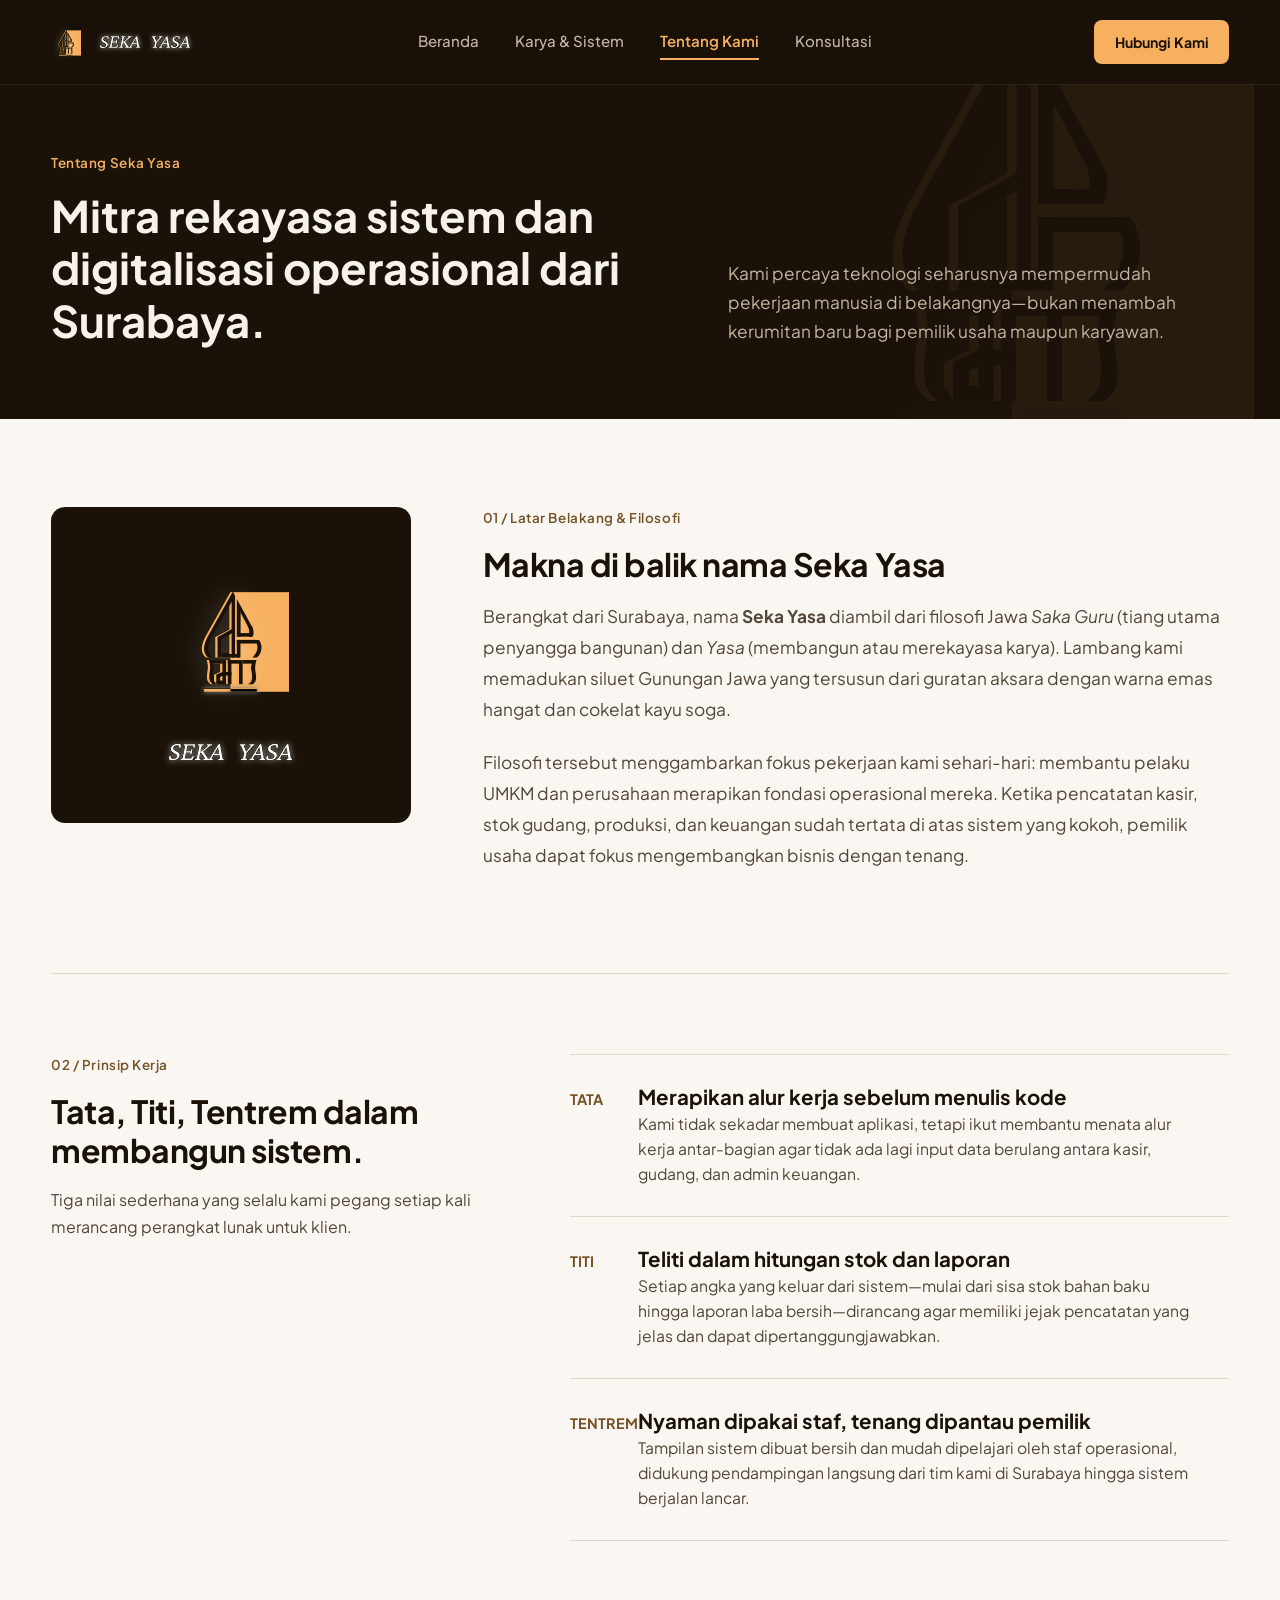
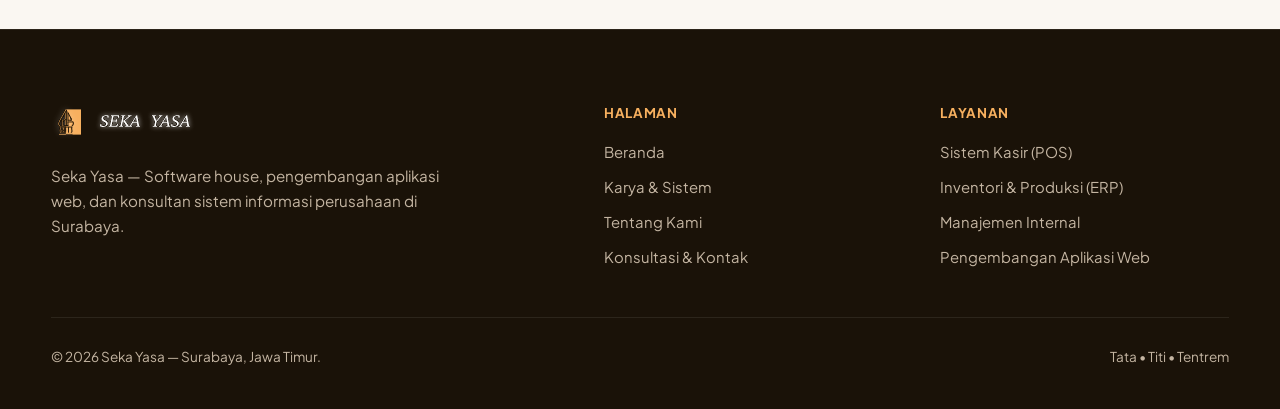
==== about.html @ deb69b3b "Initial commit: Seka Yasa multi-page portfolio website" ====
<!DOCTYPE html>
<html lang="id">
<head>
  <meta charset="UTF-8" />
  <meta name="viewport" content="width=device-width, initial-scale=1.0" />
  <title>Tentang Kami — Seka Yasa Surabaya</title>
  <meta name="description" content="Tentang Seka Yasa Surabaya: latar belakang, filosofi Saka Guru & Yasa, serta prinsip kerja kami dalam membantu digitalisasi UMKM dan perusahaan." />
  <link rel="icon" type="image/svg+xml" href="assets/logo-mark.svg" />
  <link rel="preconnect" href="https://fonts.googleapis.com" />
  <link rel="preconnect" href="https://fonts.gstatic.com" crossorigin />
  <link href="https://fonts.googleapis.com/css2?family=Plus+Jakarta+Sans:wght@400;500;600;700&display=swap" rel="stylesheet" />
  <link rel="stylesheet" href="styles.css" />
</head>
<body>
  <div class="scroll-progress-bar" id="scroll-progress"></div>

  <!-- NAVIGATION BAR -->
  <header class="site-nav">
    <div class="container nav-inner">
      <a href="index.html" class="nav-brand">
        <img src="assets/logo-mark.svg" alt="Seka Yasa" class="nav-logo-mark" />
        <img src="assets/logo-text.svg" alt="SEKA YASA" class="nav-logo-text" />
      </a>

      <nav class="nav-links" aria-label="Menu Utama">
        <a href="index.html">Beranda</a>
        <a href="projects.html">Karya &amp; Sistem</a>
        <a href="about.html" class="active">Tentang Kami</a>
        <a href="contact.html">Konsultasi</a>
      </nav>

      <a href="contact.html" class="btn btn-amber btn-sm">Hubungi Kami</a>
    </div>
  </header>

  <main>
    <!-- PAGE HEADER -->
    <section class="inner-header">
      <img src="assets/logo-mark.svg" alt="" class="hero-gunungan-bg" aria-hidden="true" />
      <div class="container inner-header-grid reveal-on-scroll is-visible">
        <div>
          <span class="section-index section-index-light">Tentang Seka Yasa</span>
          <h1>Mitra rekayasa sistem dan digitalisasi operasional dari Surabaya.</h1>
        </div>
        <p>
          Kami percaya teknologi seharusnya mempermudah pekerjaan manusia di belakangnya—bukan menambah kerumitan baru bagi pemilik usaha maupun karyawan.
        </p>
      </div>
    </section>

    <!-- STORY & PHILOSOPHY -->
    <section class="inner-content">
      <div class="container">
        <div class="about-story-grid reveal-on-scroll">
          <div class="about-logo-frame">
            <img src="assets/logo-mark.svg" alt="Lambang Gunungan Seka Yasa" class="mark-lg" />
            <img src="assets/logo-text.svg" alt="SEKA YASA" class="text-lg" />
          </div>

          <div class="about-prose">
            <span class="section-index">01 / Latar Belakang &amp; Filosofi</span>
            <h2 class="split-title">Makna di balik nama Seka Yasa</h2>
            <p>
              Berangkat dari Surabaya, nama <strong>Seka Yasa</strong> diambil dari filosofi Jawa <em>Saka Guru</em> (tiang utama penyangga bangunan) dan <em>Yasa</em> (membangun atau merekayasa karya). Lambang kami memadukan siluet Gunungan Jawa yang tersusun dari guratan aksara dengan warna emas hangat dan cokelat kayu soga.
            </p>
            <p>
              Filosofi tersebut menggambarkan fokus pekerjaan kami sehari-hari: membantu pelaku UMKM dan perusahaan merapikan fondasi operasional mereka. Ketika pencatatan kasir, stok gudang, produksi, dan keuangan sudah tertata di atas sistem yang kokoh, pemilik usaha dapat fokus mengembangkan bisnis dengan tenang.
            </p>
          </div>
        </div>

        <!-- 3 VALUES IN ASYMMETRIC SPLIT -->
        <div class="asymmetric-split">
          <div class="split-left reveal-on-scroll">
            <span class="section-index">02 / Prinsip Kerja</span>
            <h2 class="split-title">Tata, Titi, Tentrem dalam membangun sistem.</h2>
            <p class="split-desc">
              Tiga nilai sederhana yang selalu kami pegang setiap kali merancang perangkat lunak untuk klien.
            </p>
          </div>

          <div class="problem-list">
            <div class="problem-row reveal-on-scroll delay-1">
              <span class="problem-idx">TATA</span>
              <div class="problem-body">
                <h3>Merapikan alur kerja sebelum menulis kode</h3>
                <p>
                  Kami tidak sekadar membuat aplikasi, tetapi ikut membantu menata alur kerja antar-bagian agar tidak ada lagi input data berulang antara kasir, gudang, dan admin keuangan.
                </p>
              </div>
            </div>

            <div class="problem-row reveal-on-scroll delay-2">
              <span class="problem-idx">TITI</span>
              <div class="problem-body">
                <h3>Teliti dalam hitungan stok dan laporan</h3>
                <p>
                  Setiap angka yang keluar dari sistem—mulai dari sisa stok bahan baku hingga laporan laba bersih—dirancang agar memiliki jejak pencatatan yang jelas dan dapat dipertanggungjawabkan.
                </p>
              </div>
            </div>

            <div class="problem-row reveal-on-scroll delay-3">
              <span class="problem-idx">TENTREM</span>
              <div class="problem-body">
                <h3>Nyaman dipakai staf, tenang dipantau pemilik</h3>
                <p>
                  Tampilan sistem dibuat bersih dan mudah dipelajari oleh staf operasional, didukung pendampingan langsung dari tim kami di Surabaya hingga sistem berjalan lancar.
                </p>
              </div>
            </div>
          </div>
        </div>
      </div>
    </section>
  </main>

  <!-- FOOTER -->
  <footer class="site-footer">
    <div class="container">
      <div class="footer-top">
        <div>
          <a href="index.html" class="nav-brand">
            <img src="assets/logo-mark.svg" alt="Seka Yasa" class="nav-logo-mark" />
            <img src="assets/logo-text.svg" alt="SEKA YASA" class="nav-logo-text" />
          </a>
          <p class="footer-desc">
            Seka Yasa — Software house, pengembangan aplikasi web, dan konsultan sistem informasi perusahaan di Surabaya.
          </p>
        </div>

        <div class="footer-col">
          <h4>Halaman</h4>
          <ul>
            <li><a href="index.html">Beranda</a></li>
            <li><a href="projects.html">Karya &amp; Sistem</a></li>
            <li><a href="about.html">Tentang Kami</a></li>
            <li><a href="contact.html">Konsultasi &amp; Kontak</a></li>
          </ul>
        </div>

        <div class="footer-col">
          <h4>Layanan</h4>
          <ul>
            <li><a href="projects.html#pos">Sistem Kasir (POS)</a></li>
            <li><a href="projects.html#erp">Inventori &amp; Produksi (ERP)</a></li>
            <li><a href="projects.html#sim">Manajemen Internal</a></li>
            <li><a href="contact.html">Pengembangan Aplikasi Web</a></li>
          </ul>
        </div>
      </div>

      <div class="footer-bottom">
        <span>© 2026 Seka Yasa — Surabaya, Jawa Timur.</span>
        <span>Tata • Titi • Tentrem</span>
      </div>
    </div>
  </footer>

  <script src="app.js"></script>
</body>
</html>
---- styles.css ----
/* ==========================================================================
   SEKA YASA — NATURAL, WIDE-CANVAS MODERN JAVANESE STUDIO DESIGN
   Palette: Golden Amber (#F7B05F), Soga Brown (#775229), Deep Espresso (#1A1208),
            Warm Alabaster (#FAF7F2).
   Layout: Wide left-to-right canvas (92% width, max 1540px), asymmetric split
           sections, clean horizontal row lists, zero AI pill-badge spam.
   ========================================================================== */

:root {
  --amber: #F7B05F;
  --amber-hover: #E89E4A;
  --amber-subtle: rgba(247, 176, 95, 0.14);

  --soga: #775229;
  --soga-dark: #583B1B;
  --soga-tint: #F2EBE1;

  --espresso: #1A1208;
  --espresso-surface: #23190D;

  --cream: #FAF7F2;
  --cream-alt: #F3EDE4;
  --white: #FFFFFF;

  --text-primary: #1A1208;
  --text-secondary: #524538;
  --text-muted: #877663;
  --text-on-dark: #F7F3EC;
  --text-on-dark-muted: #C4B5A2;

  --line-light: rgba(119, 82, 41, 0.18);
  --line-dark: rgba(247, 176, 95, 0.18);

  --font-sans: 'Plus Jakarta Sans', -apple-system, BlinkMacSystemFont, 'Segoe UI', Roboto, sans-serif;

  --radius-sm: 8px;
  --radius-md: 14px;
  --radius-lg: 20px;

  /* Wide left-to-right container so content is not squeezed in the center */
  --container-width: 92%;
  --container-max: 1540px;
}

*, *::before, *::after {
  box-sizing: border-box;
  margin: 0;
  padding: 0;
}

html {
  scroll-behavior: smooth;
  font-size: 16px;
}

body {
  font-family: var(--font-sans);
  background-color: var(--cream);
  color: var(--text-primary);
  line-height: 1.65;
  overflow-x: hidden;
  -webkit-font-smoothing: antialiased;
}

a {
  color: inherit;
  text-decoration: none;
}

ul {
  list-style: none;
}

img {
  max-width: 100%;
  display: block;
}

button, input, textarea {
  font-family: inherit;
  font-size: inherit;
  color: inherit;
}

.container {
  width: var(--container-width);
  max-width: var(--container-max);
  margin: 0 auto;
}

/* ==========================================================================
   TOP SCROLL BAR & WIDE NAVIGATION
   ========================================================================== */
.scroll-progress-bar {
  position: fixed;
  top: 0;
  left: 0;
  height: 2px;
  width: 0%;
  background-color: var(--amber);
  z-index: 1000;
  transition: width 0.1s linear;
}

.site-nav {
  position: fixed;
  top: 0;
  left: 0;
  right: 0;
  z-index: 900;
  padding: 1.25rem 0;
  background-color: rgba(26, 18, 8, 0.9);
  backdrop-filter: blur(12px);
  border-bottom: 1px solid rgba(255, 255, 255, 0.07);
  transition: padding 0.25s ease, background-color 0.25s ease;
}

.site-nav.nav-scrolled {
  padding: 0.9rem 0;
  background-color: rgba(26, 18, 8, 0.97);
}

.nav-inner {
  display: flex;
  align-items: center;
  justify-content: space-between;
  gap: 2rem;
}

.nav-brand {
  display: inline-flex;
  align-items: center;
  gap: 0.9rem;
}

.nav-logo-mark {
  height: 38px;
  width: auto;
}

.nav-logo-text {
  height: 22px;
  width: auto;
}

.nav-links {
  display: flex;
  align-items: center;
  gap: 2.25rem;
}

.nav-links a {
  color: var(--text-on-dark-muted);
  font-size: 0.94rem;
  font-weight: 500;
  padding: 0.3rem 0;
  border-bottom: 2px solid transparent;
  transition: color 0.2s ease, border-color 0.2s ease;
}

.nav-links a:hover {
  color: var(--text-on-dark);
}

.nav-links a.active {
  color: var(--amber);
  border-bottom-color: var(--amber);
  font-weight: 600;
}

/* ==========================================================================
   CLEAN BUTTONS & INDEX LABELS
   ========================================================================== */
.btn {
  display: inline-flex;
  align-items: center;
  justify-content: center;
  gap: 0.6rem;
  font-weight: 600;
  font-size: 0.95rem;
  padding: 0.85rem 1.6rem;
  border-radius: var(--radius-sm);
  border: 1px solid transparent;
  cursor: pointer;
  transition: all 0.2s ease;
}

.btn-sm {
  padding: 0.6rem 1.2rem;
  font-size: 0.88rem;
}

.btn-lg {
  padding: 1rem 1.9rem;
  font-size: 1rem;
}

.btn-amber {
  background-color: var(--amber);
  color: var(--espresso);
  font-weight: 700;
}

.btn-amber:hover {
  background-color: var(--amber-hover);
}

.btn-soga {
  background-color: var(--soga);
  color: var(--white);
}

.btn-soga:hover {
  background-color: var(--soga-dark);
}

.btn-ghost-light {
  background-color: transparent;
  color: var(--text-on-dark);
  border-color: rgba(247, 243, 236, 0.28);
}

.btn-ghost-light:hover {
  border-color: var(--amber);
  color: var(--amber);
}

.btn-outline-dark {
  background-color: transparent;
  color: var(--text-primary);
  border-color: var(--soga);
}

.btn-outline-dark:hover {
  background-color: var(--soga);
  color: var(--white);
}

.section-index {
  display: block;
  font-size: 0.84rem;
  font-weight: 600;
  color: var(--soga);
  letter-spacing: 0.04em;
  margin-bottom: 1rem;
}

.section-index-light {
  color: var(--amber);
}

/* ==========================================================================
   FULL-SECTION STAGES & SCROLL REVEAL
   ========================================================================== */
.full-stage {
  min-height: 88vh;
  display: flex;
  align-items: center;
  padding: 7rem 0;
  position: relative;
}

.reveal-on-scroll {
  opacity: 0;
  transform: translateY(28px);
  transition: opacity 0.7s ease-out, transform 0.7s ease-out;
}

.reveal-on-scroll.is-visible {
  opacity: 1;
  transform: translateY(0);
}

.delay-1 { transition-delay: 0.1s; }
.delay-2 { transition-delay: 0.2s; }
.delay-3 { transition-delay: 0.3s; }

/* ==========================================================================
   STAGE 1: HERO (WIDE LEFT-TO-RIGHT, NATURAL INTRO + PROBLEM HOOK)
   ========================================================================== */
.hero-stage {
  min-height: 100vh;
  padding-top: 8rem;
  padding-bottom: 5rem;
  background-color: var(--espresso);
  background-image: radial-gradient(circle at 78% 35%, rgba(119, 82, 41, 0.32) 0%, transparent 55%);
  color: var(--text-on-dark);
  overflow: hidden;
}

.hero-gunungan-bg {
  position: absolute;
  right: 2%;
  top: 50%;
  transform: translateY(-50%);
  width: 480px;
  opacity: 0.055;
  pointer-events: none;
  user-select: none;
}

.hero-grid {
  display: grid;
  grid-template-columns: 1.08fr 0.92fr;
  gap: 4.5rem;
  align-items: center;
  position: relative;
  z-index: 2;
}

.hero-location {
  font-size: 0.9rem;
  font-weight: 600;
  color: var(--amber);
  margin-bottom: 1.25rem;
  display: block;
}

.hero-headline {
  font-size: clamp(2.25rem, 3.6vw, 3.5rem);
  font-weight: 700;
  line-height: 1.18;
  letter-spacing: -0.02em;
  margin-bottom: 1.5rem;
  color: var(--text-on-dark);
}

.hero-lead {
  font-size: 1.12rem;
  color: var(--text-on-dark-muted);
  line-height: 1.75;
  margin-bottom: 2.5rem;
  max-width: 680px;
}

.hero-lead strong {
  color: var(--text-on-dark);
  font-weight: 600;
}

.hero-cta-row {
  display: flex;
  flex-wrap: wrap;
  gap: 1rem;
}

.hero-visual-col {
  display: flex;
  flex-direction: column;
  gap: 0.9rem;
}

.hero-image-box {
  border-radius: var(--radius-md);
  overflow: hidden;
  border: 1px solid rgba(247, 176, 95, 0.25);
  background-color: var(--espresso-surface);
}

.hero-image-box img {
  width: 100%;
  height: auto;
  display: block;
}

.hero-image-caption {
  display: flex;
  justify-content: space-between;
  font-size: 0.84rem;
  color: var(--text-on-dark-muted);
  padding: 0 0.25rem;
}

.scroll-indicator {
  position: absolute;
  bottom: 2rem;
  left: 4%;
  font-size: 0.82rem;
  color: var(--text-on-dark-muted);
  display: inline-flex;
  align-items: center;
  gap: 0.6rem;
}

.scroll-line {
  width: 36px;
  height: 1px;
  background-color: var(--amber);
  display: inline-block;
}

/* ==========================================================================
   STAGE 2: ASYMMETRIC SPLIT — PERKENALAN & MASALAH OPERASIONAL KLIEN
   (NO 3 IDENTICAL BOXY CARDS)
   ========================================================================== */
.stage-problems {
  background-color: var(--cream);
  border-bottom: 1px solid var(--line-light);
}

.asymmetric-split {
  display: grid;
  grid-template-columns: 0.72fr 1.08fr;
  gap: 5rem;
  align-items: start;
  justify-content: space-between;
}

.split-left {
  position: sticky;
  top: 7.5rem;
  max-width: 440px;
}

.split-title {
  font-size: clamp(1.75rem, 2.5vw, 2.4rem);
  font-weight: 700;
  line-height: 1.24;
  letter-spacing: -0.015em;
  margin-bottom: 1rem;
}

.split-desc {
  font-size: 1rem;
  color: var(--text-secondary);
  line-height: 1.68;
}

/* Clean Editorial Row List on the Right (Compact & To-The-Point) */
.problem-list {
  border-top: 1px solid var(--line-light);
  max-width: 720px;
  width: 100%;
  justify-self: end;
}

.problem-row {
  padding: 1.85rem 0;
  border-bottom: 1px solid var(--line-light);
  display: grid;
  grid-template-columns: 48px 1fr;
  gap: 1.25rem;
  align-items: baseline;
}

.problem-idx {
  font-size: 0.9rem;
  font-weight: 700;
  color: var(--soga);
}

.problem-head-row {
  display: flex;
  align-items: baseline;
  justify-content: space-between;
  gap: 1rem;
  flex-wrap: wrap;
  margin-bottom: 0.45rem;
}

.problem-body h3 {
  font-size: 1.28rem;
  font-weight: 700;
  line-height: 1.3;
  color: var(--text-primary);
}

.problem-body p {
  font-size: 0.98rem;
  color: var(--text-secondary);
  line-height: 1.6;
  max-width: 560px;
  margin-bottom: 0;
}

.problem-scope {
  font-size: 0.82rem;
  font-weight: 600;
  color: var(--soga);
  background-color: var(--soga-tint);
  padding: 0.22rem 0.7rem;
  border-radius: 6px;
  white-space: nowrap;
}

/* ==========================================================================
   STAGE 3: WIDE FEATURED SYSTEM SHOWCASES (ALTERNATING WIDE ROWS)
   ========================================================================== */
.stage-showcases {
  background-color: var(--cream-alt);
  border-bottom: 1px solid var(--line-light);
}

.stage-top-bar {
  display: flex;
  justify-content: space-between;
  align-items: flex-end;
  gap: 2rem;
  flex-wrap: wrap;
  margin-bottom: 4rem;
}

.stage-top-bar .split-title {
  max-width: 680px;
  margin-bottom: 0;
}

.wide-showcase-list {
  display: grid;
  gap: 4.5rem;
}

.wide-showcase-item {
  display: grid;
  grid-template-columns: 1.15fr 0.85fr;
  gap: 4rem;
  align-items: center;
}

.wide-showcase-item.reverse {
  grid-template-columns: 0.85fr 1.15fr;
}

.showcase-media {
  border-radius: var(--radius-md);
  overflow: hidden;
  background-color: var(--espresso);
  border: 1px solid var(--line-light);
}

.showcase-media img {
  width: 100%;
  height: auto;
  display: block;
}

.showcase-info h3 {
  font-size: clamp(1.5rem, 2.2vw, 2rem);
  font-weight: 700;
  line-height: 1.28;
  margin-bottom: 1rem;
}

.showcase-info p {
  font-size: 1.04rem;
  color: var(--text-secondary);
  line-height: 1.72;
  margin-bottom: 1.5rem;
}

.scope-list {
  display: flex;
  flex-wrap: wrap;
  gap: 0.6rem;
  margin-bottom: 2rem;
}

.scope-list li {
  font-size: 0.86rem;
  font-weight: 600;
  color: var(--text-primary);
  background-color: var(--cream);
  border: 1px solid var(--line-light);
  padding: 0.4rem 0.9rem;
  border-radius: var(--radius-sm);
}

.link-arrow {
  display: inline-flex;
  align-items: center;
  gap: 0.5rem;
  font-weight: 700;
  color: var(--soga);
  font-size: 0.96rem;
  border-bottom: 1.5px solid var(--soga);
  padding-bottom: 0.2rem;
}

.link-arrow:hover {
  color: var(--espresso);
  border-bottom-color: var(--espresso);
}

/* ==========================================================================
   STAGE 4: PENDEKATAN & CARA KERJA (ASYMMETRIC SPLIT, NO 3 BOXY CARDS)
   ========================================================================== */
.stage-approach {
  background-color: var(--cream);
}

.approach-steps {
  border-left: 2px solid var(--soga);
  padding-left: 2.25rem;
  display: grid;
  gap: 2.25rem;
  max-width: 680px;
  width: 100%;
  justify-self: end;
}

.approach-item h3 {
  font-size: 1.25rem;
  font-weight: 700;
  margin-bottom: 0.35rem;
}

.approach-item p {
  font-size: 0.98rem;
  color: var(--text-secondary);
  line-height: 1.6;
  max-width: 540px;
}

.approach-step-label {
  display: block;
  font-size: 0.82rem;
  font-weight: 700;
  color: var(--soga);
  text-transform: uppercase;
  letter-spacing: 0.05em;
  margin-bottom: 0.35rem;
}

/* ==========================================================================
   STAGE 5: WIDE CLOSING CTA SECTION
   ========================================================================== */
.stage-closing {
  min-height: 65vh;
  background-color: var(--espresso);
  color: var(--text-on-dark);
  position: relative;
  overflow: hidden;
  padding: 6rem 0;
}

.closing-watermark {
  position: absolute;
  right: 4%;
  bottom: -10%;
  width: 340px;
  opacity: 0.08;
  pointer-events: none;
}

.closing-grid {
  display: grid;
  grid-template-columns: 1.05fr 0.95fr;
  gap: 4rem;
  align-items: center;
  position: relative;
  z-index: 2;
}

.closing-grid h2 {
  font-size: clamp(1.95rem, 3vw, 2.65rem);
  font-weight: 700;
  line-height: 1.24;
  margin-bottom: 1rem;
}

.closing-grid p {
  font-size: 1.05rem;
  color: var(--text-on-dark-muted);
  max-width: 540px;
  margin-bottom: 2rem;
}

.closing-action {
  display: flex;
  justify-content: flex-end;
}

/* Framed Google Maps Embed (Warm & Harmonious) */
.map-card {
  background-color: var(--white);
  border: 1px solid var(--line-light);
  border-radius: var(--radius-md);
  overflow: hidden;
}

.map-card-dark {
  background-color: var(--espresso-surface);
  border: 1px solid rgba(247, 176, 95, 0.22);
  border-radius: var(--radius-md);
  overflow: hidden;
}

.map-card-header {
  padding: 0.85rem 1.25rem;
  display: flex;
  align-items: center;
  justify-content: space-between;
  gap: 1rem;
  font-size: 0.84rem;
  font-weight: 600;
  border-bottom: 1px solid var(--line-light);
  background-color: var(--cream-alt);
  color: var(--text-primary);
}

.map-card-dark .map-card-header {
  background-color: rgba(255, 255, 255, 0.04);
  border-bottom-color: rgba(247, 176, 95, 0.16);
  color: var(--text-on-dark);
}

.map-dot {
  display: inline-block;
  width: 8px;
  height: 8px;
  border-radius: 50%;
  background-color: var(--amber);
  margin-right: 0.45rem;
}

.map-frame-wrap {
  position: relative;
  width: 100%;
  height: 290px;
  background-color: var(--cream-alt);
}

.map-frame-wrap.map-tall {
  height: 320px;
}

.map-frame-wrap iframe {
  width: 100%;
  height: 100%;
  border: 0;
  display: block;
  filter: sepia(10%) contrast(98%);
  transition: filter 0.3s ease;
}

.map-frame-wrap:hover iframe {
  filter: none;
}

/* ==========================================================================
   INNER PAGES: HEADER & CONTENT SECTIONS (PROJECTS, ABOUT, CONTACT)
   ========================================================================== */
.inner-header {
  padding: 9.5rem 0 4.5rem;
  background-color: var(--espresso);
  color: var(--text-on-dark);
  position: relative;
  overflow: hidden;
}

.inner-header-grid {
  display: grid;
  grid-template-columns: 1.1fr 0.9fr;
  gap: 4rem;
  align-items: end;
}

.inner-header h1 {
  font-size: clamp(2.1rem, 3.4vw, 3.1rem);
  font-weight: 700;
  line-height: 1.2;
}

.inner-header p {
  font-size: 1.08rem;
  color: var(--text-on-dark-muted);
  line-height: 1.7;
}

.inner-content {
  padding: 5.5rem 0;
}

/* Projects Page Rows */
.project-row-block {
  padding: 4.5rem 0;
  border-bottom: 1px solid var(--line-light);
  display: grid;
  grid-template-columns: 1.08fr 0.92fr;
  gap: 4.5rem;
  align-items: start;
}

.project-row-block:first-child {
  padding-top: 0;
}

.project-row-block:last-child {
  border-bottom: none;
}

.project-detail-table {
  margin-top: 1.75rem;
  border-top: 1px solid var(--line-light);
}

.detail-line {
  padding: 1.15rem 0;
  border-bottom: 1px solid var(--line-light);
  display: grid;
  grid-template-columns: 150px 1fr;
  gap: 1.25rem;
  font-size: 0.96rem;
}

.detail-line strong {
  color: var(--soga);
  font-size: 0.86rem;
  text-transform: uppercase;
  letter-spacing: 0.04em;
  padding-top: 0.15rem;
}

.detail-line span {
  color: var(--text-secondary);
}

/* Clean visual box for 3rd project (Manajemen Internal) */
.internal-system-preview {
  background-color: var(--espresso);
  border-radius: var(--radius-md);
  padding: 3rem;
  color: var(--text-on-dark);
}

.preview-panel {
  background-color: var(--cream);
  color: var(--text-primary);
  border-radius: var(--radius-sm);
  padding: 2rem;
}

.preview-panel-head {
  display: flex;
  justify-content: space-between;
  align-items: center;
  padding-bottom: 1rem;
  margin-bottom: 1.25rem;
  border-bottom: 1px solid var(--line-light);
  font-weight: 700;
}

.preview-grid-2x2 {
  display: grid;
  grid-template-columns: 1fr 1fr;
  gap: 1.25rem;
}

.preview-stat {
  padding: 1rem;
  background-color: var(--white);
  border: 1px solid var(--line-light);
  border-radius: var(--radius-sm);
}

.preview-stat small {
  display: block;
  font-size: 0.8rem;
  color: var(--text-muted);
  margin-bottom: 0.25rem;
}

.preview-stat strong {
  font-size: 1.05rem;
}

/* About Page Layout */
.about-story-grid {
  display: grid;
  grid-template-columns: 0.65fr 1.35fr;
  gap: 4.5rem;
  align-items: start;
  padding-bottom: 5rem;
  margin-bottom: 5rem;
  border-bottom: 1px solid var(--line-light);
}

.about-logo-frame {
  background-color: var(--espresso);
  border-radius: var(--radius-md);
  padding: 3.5rem 2.5rem;
  display: flex;
  flex-direction: column;
  align-items: center;
  gap: 1.5rem;
}

.about-logo-frame .mark-lg {
  height: 150px;
  width: auto;
}

.about-logo-frame .text-lg {
  height: 30px;
  width: auto;
}

.about-prose p {
  font-size: 1.08rem;
  color: var(--text-secondary);
  line-height: 1.8;
  margin-bottom: 1.35rem;
}

/* Contact Page Layout */
.contact-split {
  display: grid;
  grid-template-columns: 1.2fr 0.8fr;
  gap: 4.5rem;
  align-items: start;
}

.diag-panel {
  background-color: var(--white);
  border: 1px solid var(--line-light);
  border-radius: var(--radius-md);
  padding: 2.75rem;
}

.diag-group {
  margin-bottom: 2rem;
}

.diag-group-title {
  font-size: 1.05rem;
  font-weight: 700;
  margin-bottom: 0.85rem;
  display: block;
}

.chip-list {
  display: flex;
  flex-wrap: wrap;
  gap: 0.65rem;
}

.choice-chip {
  padding: 0.65rem 1.2rem;
  border-radius: var(--radius-sm);
  background-color: var(--cream);
  border: 1px solid var(--line-light);
  font-size: 0.92rem;
  font-weight: 500;
  color: var(--text-secondary);
  cursor: pointer;
  transition: all 0.15s ease;
}

.choice-chip:hover {
  border-color: var(--soga);
  color: var(--text-primary);
}

.choice-chip.active {
  background-color: var(--soga);
  color: var(--white);
  border-color: var(--soga);
  font-weight: 600;
}

.clean-input {
  width: 100%;
  margin-top: 0.9rem;
  padding: 0.85rem 1.1rem;
  border-radius: var(--radius-sm);
  border: 1px solid var(--line-light);
  background-color: var(--cream);
  font-size: 0.95rem;
}

.clean-input:focus {
  outline: none;
  border-color: var(--soga);
  background-color: var(--white);
}

.wa-summary-card {
  background-color: var(--soga-tint);
  border-left: 3px solid var(--soga);
  padding: 1.25rem 1.5rem;
  margin-bottom: 1.75rem;
}

.wa-summary-head {
  font-size: 0.8rem;
  font-weight: 700;
  color: var(--soga);
  text-transform: uppercase;
  margin-bottom: 0.4rem;
}

.wa-summary-text {
  font-size: 0.96rem;
  color: var(--text-primary);
  line-height: 1.6;
}

.contact-sidebar {
  padding-top: 0.5rem;
}

.contact-sidebar h3 {
  font-size: 1.5rem;
  font-weight: 700;
  margin-bottom: 1rem;
}

.contact-sidebar p {
  font-size: 1.02rem;
  color: var(--text-secondary);
  margin-bottom: 2rem;
}

.contact-meta-list {
  border-top: 1px solid var(--line-light);
}

.contact-meta-item {
  padding: 1.25rem 0;
  border-bottom: 1px solid var(--line-light);
}

.contact-meta-item small {
  display: block;
  font-size: 0.8rem;
  font-weight: 600;
  color: var(--soga);
  text-transform: uppercase;
  margin-bottom: 0.2rem;
}

/* ==========================================================================
   FOOTER
   ========================================================================== */
.site-footer {
  background-color: var(--espresso);
  color: var(--text-on-dark);
  padding: 4.5rem 0 2.5rem;
  border-top: 1px solid rgba(255, 255, 255, 0.08);
}

.footer-top {
  display: grid;
  grid-template-columns: 1.4fr 0.8fr 0.8fr;
  gap: 3rem;
  padding-bottom: 3rem;
  border-bottom: 1px solid rgba(255, 255, 255, 0.08);
}

.footer-desc {
  margin-top: 1rem;
  color: var(--text-on-dark-muted);
  font-size: 0.95rem;
  max-width: 420px;
}

.footer-col h4 {
  color: var(--amber);
  font-size: 0.84rem;
  text-transform: uppercase;
  letter-spacing: 0.05em;
  margin-bottom: 1rem;
}

.footer-col ul {
  display: grid;
  gap: 0.65rem;
}

.footer-col a, .footer-col li {
  color: var(--text-on-dark-muted);
  font-size: 0.93rem;
}

.footer-col a:hover {
  color: var(--text-on-dark);
}

.footer-bottom {
  padding-top: 1.75rem;
  display: flex;
  justify-content: space-between;
  align-items: center;
  flex-wrap: wrap;
  gap: 1rem;
  font-size: 0.85rem;
  color: var(--text-on-dark-muted);
}

/* ==========================================================================
   RESPONSIVE BREAKPOINTS
   ========================================================================== */
@media (max-width: 1024px) {
  .hero-grid,
  .asymmetric-split,
  .wide-showcase-item,
  .wide-showcase-item.reverse,
  .closing-grid,
  .inner-header-grid,
  .project-row-block,
  .about-story-grid,
  .contact-split {
    grid-template-columns: 1fr;
    gap: 2.5rem;
  }

  .split-left {
    position: static;
  }

  .closing-action {
    justify-content: flex-start;
  }

  .full-stage {
    min-height: auto;
    padding: 5rem 0;
  }
}

@media (max-width: 768px) {
  .nav-logo-text {
    display: none;
  }

  .nav-links {
    gap: 1.1rem;
  }

  .nav-links a {
    font-size: 0.84rem;
  }

  .problem-row,
  .detail-line {
    grid-template-columns: 1fr;
    gap: 0.5rem;
  }

  .footer-top,
  .preview-grid-2x2 {
    grid-template-columns: 1fr;
  }
}
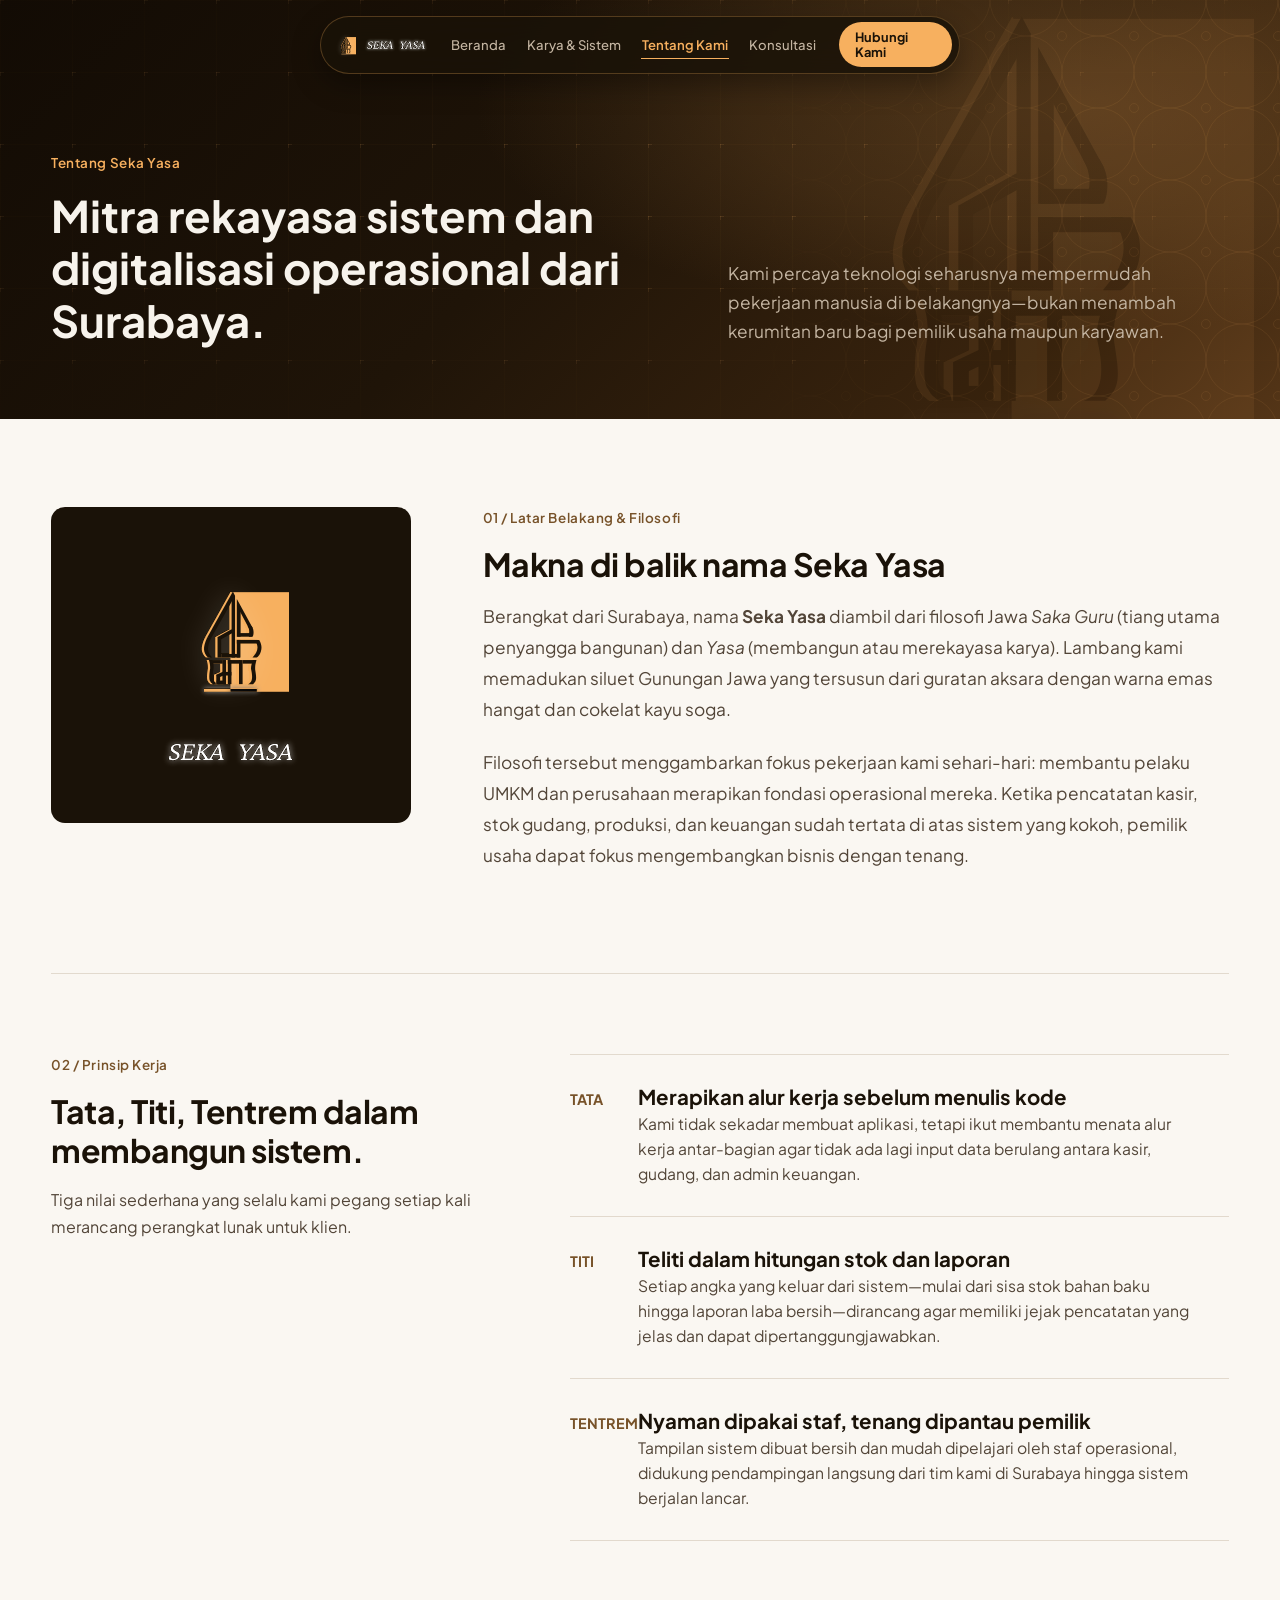
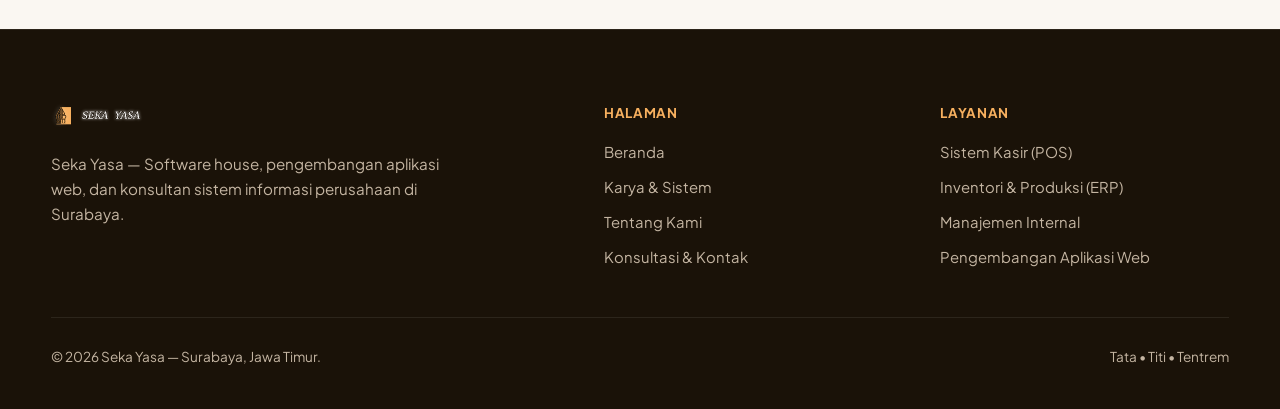
==== commit 4285e2e7: "Unify navbar, footer, and header gradient into single shared component in app.js" ====
--- a/about.html
+++ b/about.html
@@ -12,26 +12,8 @@
   <link rel="stylesheet" href="styles.css" />
 </head>
 <body>
-  <div class="scroll-progress-bar" id="scroll-progress"></div>
-
-  <!-- NAVIGATION BAR -->
-  <header class="site-nav">
-    <div class="container nav-inner">
-      <a href="index.html" class="nav-brand">
-        <img src="assets/logo-mark.svg" alt="Seka Yasa" class="nav-logo-mark" />
-        <img src="assets/logo-text.svg" alt="SEKA YASA" class="nav-logo-text" />
-      </a>
-
-      <nav class="nav-links" aria-label="Menu Utama">
-        <a href="index.html">Beranda</a>
-        <a href="projects.html">Karya &amp; Sistem</a>
-        <a href="about.html" class="active">Tentang Kami</a>
-        <a href="contact.html">Konsultasi</a>
-      </nav>
-
-      <a href="contact.html" class="btn btn-amber btn-sm">Hubungi Kami</a>
-    </div>
-  </header>
+  <!-- SHARED NAVBAR (RENDERED AUTOMATICALLY BY app.js) -->
+  <div id="seka-navbar"></div>
 
   <main>
     <!-- PAGE HEADER -->
@@ -115,47 +97,8 @@
     </section>
   </main>
 
-  <!-- FOOTER -->
-  <footer class="site-footer">
-    <div class="container">
-      <div class="footer-top">
-        <div>
-          <a href="index.html" class="nav-brand">
-            <img src="assets/logo-mark.svg" alt="Seka Yasa" class="nav-logo-mark" />
-            <img src="assets/logo-text.svg" alt="SEKA YASA" class="nav-logo-text" />
-          </a>
-          <p class="footer-desc">
-            Seka Yasa — Software house, pengembangan aplikasi web, dan konsultan sistem informasi perusahaan di Surabaya.
-          </p>
-        </div>
-
-        <div class="footer-col">
-          <h4>Halaman</h4>
-          <ul>
-            <li><a href="index.html">Beranda</a></li>
-            <li><a href="projects.html">Karya &amp; Sistem</a></li>
-            <li><a href="about.html">Tentang Kami</a></li>
-            <li><a href="contact.html">Konsultasi &amp; Kontak</a></li>
-          </ul>
-        </div>
-
-        <div class="footer-col">
-          <h4>Layanan</h4>
-          <ul>
-            <li><a href="projects.html#pos">Sistem Kasir (POS)</a></li>
-            <li><a href="projects.html#erp">Inventori &amp; Produksi (ERP)</a></li>
-            <li><a href="projects.html#sim">Manajemen Internal</a></li>
-            <li><a href="contact.html">Pengembangan Aplikasi Web</a></li>
-          </ul>
-        </div>
-      </div>
-
-      <div class="footer-bottom">
-        <span>© 2026 Seka Yasa — Surabaya, Jawa Timur.</span>
-        <span>Tata • Titi • Tentrem</span>
-      </div>
-    </div>
-  </footer>
+  <!-- SHARED FOOTER (RENDERED AUTOMATICALLY BY app.js) -->
+  <div id="seka-footer"></div>
 
   <script src="app.js"></script>
 </body>
--- a/styles.css
+++ b/styles.css
@@ -60,6 +60,313 @@
   line-height: 1.65;
   overflow-x: hidden;
   -webkit-font-smoothing: antialiased;
+}
+
+body.intro-active {
+  overflow: hidden;
+}
+
+/* ==========================================================================
+   OPENING INTRO / SPLASH SCREEN (SEKA YASA GUNUNGAN & WORDMARK REVEAL)
+   ========================================================================== */
+.seka-intro {
+  position: fixed;
+  inset: 0;
+  z-index: 2000;
+  background-color: var(--espresso);
+  display: flex;
+  align-items: center;
+  justify-content: center;
+  border-bottom: 2px solid var(--amber);
+  transition: transform 0.85s cubic-bezier(0.76, 0, 0.24, 1), visibility 0.85s ease;
+  will-change: transform;
+}
+
+.seka-intro.is-leaving {
+  transform: translateY(-100%);
+  pointer-events: none;
+}
+
+.seka-intro.is-done {
+  display: none;
+}
+
+.intro-grid-bg {
+  position: absolute;
+  inset: 0;
+  pointer-events: none;
+  opacity: 0.55;
+  background-image: url("data:image/svg+xml,%3Csvg width='72' height='72' viewBox='0 0 72 72' xmlns='http://www.w3.org/2000/svg'%3E%3Cpath d='M 72 0 L 0 0 0 72' fill='none' stroke='%23F7B05F' stroke-width='0.5' stroke-opacity='0.1'/%3E%3C/svg%3E");
+  background-size: 72px 72px;
+  -webkit-mask-image: radial-gradient(circle at center, rgba(0, 0, 0, 0.9) 0%, transparent 72%);
+  mask-image: radial-gradient(circle at center, rgba(0, 0, 0, 0.9) 0%, transparent 72%);
+}
+
+.intro-stage {
+  position: relative;
+  z-index: 2;
+  display: flex;
+  flex-direction: column;
+  align-items: center;
+  text-align: center;
+  padding: 2rem;
+  transition: transform 0.55s cubic-bezier(0.4, 0, 0.2, 1), opacity 0.45s ease;
+}
+
+.seka-intro.is-leaving .intro-stage {
+  transform: translateY(-28px);
+  opacity: 0;
+}
+
+.intro-mark-wrap {
+  position: relative;
+  display: flex;
+  align-items: center;
+  justify-content: center;
+  margin-bottom: 1rem;
+}
+
+.intro-glow {
+  position: absolute;
+  width: 260px;
+  height: 260px;
+  border-radius: 50%;
+  background: radial-gradient(circle, rgba(247, 176, 95, 0.25) 0%, rgba(119, 82, 41, 0.08) 48%, transparent 70%);
+  opacity: 0;
+  transform: scale(0.65);
+  animation: introGlowIn 1.2s cubic-bezier(0.22, 1, 0.36, 1) 0.25s forwards;
+}
+
+/* Inline Animated Gunungan SVG (Intricate Architectural Construction) */
+.intro-svg-mark {
+  width: 162px;
+  height: auto;
+  position: relative;
+  z-index: 2;
+  overflow: visible;
+}
+
+/* Step 0: Fine Architectural Drafting Guides (Draw first, fade out once locked) */
+.svg-draft-guides {
+  animation: guidesDissolve 0.8s ease 1.75s forwards;
+}
+
+.guide-stroke {
+  stroke: var(--amber);
+  stroke-width: 0.75;
+  stroke-opacity: 0.5;
+  fill: none;
+  stroke-dasharray: 420;
+  stroke-dashoffset: 420;
+}
+
+.guide-stroke.g-spine { animation: guideDraw 0.6s cubic-bezier(0.22, 1, 0.36, 1) 0.04s forwards; }
+.guide-stroke.g-base  { animation: guideDraw 0.55s cubic-bezier(0.22, 1, 0.36, 1) 0.1s forwards; }
+.guide-stroke.g-mid   { animation: guideDraw 0.55s cubic-bezier(0.22, 1, 0.36, 1) 0.18s forwards; }
+.guide-stroke.g-apex  { animation: guideDraw 0.75s cubic-bezier(0.22, 1, 0.36, 1) 0.22s forwards; }
+.guide-stroke.g-frame { stroke-dasharray: 600; stroke-dashoffset: 600; animation: guideDraw 0.85s cubic-bezier(0.22, 1, 0.36, 1) 0.26s forwards; }
+
+.guide-node {
+  fill: var(--amber);
+  opacity: 0;
+  animation: introFadeSimple 0.35s ease 0.45s forwards;
+}
+
+/* Step 1: Foundation bar draws out from center */
+.svg-base-bar {
+  transform-box: fill-box;
+  transform-origin: center;
+  transform: scaleX(0);
+  opacity: 0;
+  animation: svgExpandX 0.55s cubic-bezier(0.22, 1, 0.36, 1) 0.25s forwards;
+}
+
+.svg-base-dark {
+  animation-delay: 1.05s;
+}
+
+/* Step 2: Vertical Golden Amber slab unfolds from the central spine outward */
+.svg-amber-slab {
+  transform-box: fill-box;
+  transform-origin: left center;
+  transform: scaleX(0);
+  opacity: 0;
+  animation: svgSliceRight 0.72s cubic-bezier(0.22, 1, 0.36, 1) 0.92s forwards;
+}
+
+/* Step 3 & 4: Individual Piece-by-Piece Assembly (Choreographed via JS custom props) */
+.svg-piece-amber {
+  opacity: 0;
+  transform: translate(var(--tx, 0px), var(--ty, 14px)) scale(0.88);
+  transform-box: fill-box;
+  transform-origin: center;
+  animation: pieceLockIn 0.52s cubic-bezier(0.22, 1, 0.36, 1) var(--delay, 0.3s) forwards;
+}
+
+.svg-piece-dark {
+  opacity: 0;
+  transform: translate(calc(var(--tx, 0px) * 0.45 - 6px), calc(var(--ty, 8px) * 0.45 - 6px));
+  animation: pieceLockIn 0.48s cubic-bezier(0.22, 1, 0.36, 1) var(--delay, 1.15s) forwards;
+}
+
+.intro-rule {
+  width: 240px;
+  height: 1px;
+  background: linear-gradient(90deg, transparent, var(--amber), transparent);
+  margin-bottom: 1.15rem;
+  transform: scaleX(0);
+  opacity: 0;
+  animation: introRuleExpand 0.7s cubic-bezier(0.22, 1, 0.36, 1) 1.2s forwards;
+}
+
+/* Step 5: SEKA YASA Calligraphic Wordmark — Crisp Per-Letter Ink Trace -> Solid White */
+.intro-text-mask {
+  padding: 0.2rem 0.5rem;
+  margin-bottom: 0.75rem;
+  position: relative;
+}
+
+.intro-svg-wordmark {
+  width: min(340px, 76vw);
+  height: auto;
+  overflow: visible;
+}
+
+.wordmark-letter-stroke {
+  fill: rgba(255, 255, 255, 0);
+  stroke: var(--amber);
+  stroke-width: 1.8;
+  stroke-linecap: round;
+  stroke-linejoin: round;
+  stroke-dasharray: var(--len, 1200);
+  stroke-dashoffset: var(--len, 1200);
+  opacity: 0;
+  transform: translateY(8px);
+  animation:
+    letterRevealStroke 0.68s cubic-bezier(0.32, 0.08, 0.24, 1) var(--d-trace, 1.25s) forwards,
+    letterFillBloom 0.45s ease var(--d-fill, 1.65s) forwards;
+}
+
+.intro-tagline-mask {
+  overflow: hidden;
+}
+
+.intro-tagline {
+  display: inline-block;
+  font-size: 0.74rem;
+  font-weight: 600;
+  letter-spacing: 0.38em;
+  color: var(--amber);
+  opacity: 0;
+  transform: translateY(10px);
+  animation: taglineSettle 0.75s cubic-bezier(0.22, 1, 0.36, 1) 2.05s forwards;
+}
+
+@keyframes guideDraw {
+  to { stroke-dashoffset: 0; }
+}
+
+@keyframes guidesDissolve {
+  to { opacity: 0; }
+}
+
+@keyframes svgExpandX {
+  to { opacity: 1; transform: scaleX(1); }
+}
+
+@keyframes svgSliceRight {
+  0% { opacity: 0.4; transform: scaleX(0); }
+  100% { opacity: 1; transform: scaleX(1); }
+}
+
+@keyframes pieceLockIn {
+  to {
+    opacity: 1;
+    transform: translate(0, 0) scale(1);
+  }
+}
+
+@keyframes letterRevealStroke {
+  0% {
+    opacity: 0;
+    stroke-dashoffset: var(--len, 1200);
+    transform: translateY(8px);
+  }
+  18% {
+    opacity: 1;
+  }
+  100% {
+    opacity: 1;
+    stroke-dashoffset: 0;
+    transform: translateY(0);
+  }
+}
+
+@keyframes letterFillBloom {
+  to {
+    fill: rgba(255, 255, 255, 1);
+    stroke-opacity: 0;
+  }
+}
+
+@keyframes taglineSettle {
+  to {
+    opacity: 0.92;
+    letter-spacing: 0.22em;
+    transform: translateY(0);
+  }
+}
+
+.intro-skip {
+  position: absolute;
+  bottom: 2rem;
+  right: 4%;
+  z-index: 3;
+  background: transparent;
+  border: 1px solid rgba(247, 176, 95, 0.28);
+  color: var(--text-on-dark-muted);
+  font-size: 0.8rem;
+  font-weight: 500;
+  padding: 0.45rem 0.95rem;
+  border-radius: 6px;
+  cursor: pointer;
+  opacity: 0;
+  animation: introFadeSimple 0.5s ease 0.6s forwards;
+  transition: color 0.2s ease, border-color 0.2s ease;
+}
+
+.intro-skip:hover {
+  color: var(--amber);
+  border-color: var(--amber);
+}
+
+@keyframes introGlowIn {
+  to { opacity: 1; transform: scale(1); }
+}
+
+@keyframes introMarkRise {
+  to { opacity: 1; transform: translateY(0) scale(1); }
+}
+
+@keyframes introRuleExpand {
+  to { opacity: 1; transform: scaleX(1); }
+}
+
+@keyframes introSlideUp {
+  to { opacity: 1; transform: translateY(0); }
+}
+
+@keyframes introFadeSimple {
+  to { opacity: 1; }
+}
+
+@media (prefers-reduced-motion: reduce) {
+  .seka-intro {
+    display: none;
+  }
+  body.intro-active {
+    overflow: auto;
+  }
 }
 
 a {
@@ -104,57 +411,75 @@
 
 .site-nav {
   position: fixed;
-  top: 0;
-  left: 0;
-  right: 0;
+  top: 1rem;
+  left: 50%;
+  transform: translateX(-50%);
+  width: fit-content;
+  max-width: 92vw;
   z-index: 900;
-  padding: 1.25rem 0;
-  background-color: rgba(26, 18, 8, 0.9);
-  backdrop-filter: blur(12px);
-  border-bottom: 1px solid rgba(255, 255, 255, 0.07);
-  transition: padding 0.25s ease, background-color 0.25s ease;
+  padding: 0.34rem 0.42rem 0.34rem 0.95rem;
+  border-radius: 999px;
+  background-color: rgba(26, 18, 8, 0.84);
+  backdrop-filter: blur(16px);
+  border: 1px solid rgba(247, 176, 95, 0.26);
+  box-shadow: 0 10px 28px rgba(0, 0, 0, 0.34);
+  transition: top 0.25s ease, padding 0.25s ease, background-color 0.25s ease, border-color 0.25s ease;
 }
 
 .site-nav.nav-scrolled {
-  padding: 0.9rem 0;
-  background-color: rgba(26, 18, 8, 0.97);
-}
-
-.nav-inner {
+  top: 0.7rem;
+  padding: 0.28rem 0.38rem 0.28rem 0.85rem;
+  background-color: rgba(26, 18, 8, 0.96);
+  border-color: rgba(247, 176, 95, 0.36);
+}
+
+.site-nav .btn-sm {
+  border-radius: 999px;
+  padding: 0.38rem 0.95rem;
+  font-size: 0.8rem;
+  line-height: 1.2;
+}
+
+.site-nav .container.nav-inner {
+  width: auto;
+  max-width: none;
+  margin: 0;
   display: flex;
   align-items: center;
-  justify-content: space-between;
-  gap: 2rem;
+  justify-content: center;
+  gap: 1.35rem;
 }
 
 .nav-brand {
   display: inline-flex;
   align-items: center;
-  gap: 0.9rem;
+  gap: 0.5rem;
+  flex-shrink: 0;
 }
 
 .nav-logo-mark {
-  height: 38px;
+  height: 26px;
   width: auto;
 }
 
 .nav-logo-text {
-  height: 22px;
+  height: 14px;
   width: auto;
 }
 
 .nav-links {
   display: flex;
   align-items: center;
-  gap: 2.25rem;
+  gap: 1.15rem;
+  white-space: nowrap;
 }
 
 .nav-links a {
   color: var(--text-on-dark-muted);
-  font-size: 0.94rem;
+  font-size: 0.82rem;
   font-weight: 500;
-  padding: 0.3rem 0;
-  border-bottom: 2px solid transparent;
+  padding: 0.18rem 0.08rem;
+  border-bottom: 1.5px solid transparent;
   transition: color 0.2s ease, border-color 0.2s ease;
 }
 
@@ -280,12 +605,159 @@
    ========================================================================== */
 .hero-stage {
   min-height: 100vh;
-  padding-top: 8rem;
+  padding-top: 9rem;
   padding-bottom: 5rem;
-  background-color: var(--espresso);
-  background-image: radial-gradient(circle at 78% 35%, rgba(119, 82, 41, 0.32) 0%, transparent 55%);
+  background-color: #140D05;
+  background-image:
+    radial-gradient(ellipse 65% 60% at 84% 26%, rgba(247, 176, 95, 0.20) 0%, rgba(119, 82, 41, 0.28) 38%, transparent 72%),
+    radial-gradient(ellipse 55% 55% at 12% 86%, rgba(119, 82, 41, 0.34) 0%, transparent 65%),
+    linear-gradient(135deg, #120B04 0%, #1F1408 42%, #3A240E 78%, #543517 100%);
   color: var(--text-on-dark);
   overflow: hidden;
+  position: relative;
+}
+
+.hero-headline-accent {
+  display: block;
+  color: var(--amber);
+  margin-top: 0.2rem;
+}
+
+/* Layer 1: Architectural Blueprint Grid & Intersection Crosshairs (+) */
+.hero-blueprint-grid {
+  position: absolute;
+  inset: 0;
+  z-index: 0;
+  pointer-events: none;
+  background-image: url("data:image/svg+xml,%3Csvg width='72' height='72' viewBox='0 0 72 72' xmlns='http://www.w3.org/2000/svg'%3E%3Cpath d='M 72 0 L 0 0 0 72' fill='none' stroke='%23F7B05F' stroke-width='0.6' stroke-opacity='0.11'/%3E%3Cpath d='M -4 0 L 4 0 M 0 -4 L 0 4' fill='none' stroke='%23F7B05F' stroke-width='1' stroke-opacity='0.26'/%3E%3C/svg%3E");
+  background-size: 72px 72px;
+  -webkit-mask-image: radial-gradient(ellipse 90% 85% at 50% 45%, rgba(0, 0, 0, 0.95) 0%, rgba(0, 0, 0, 0.35) 72%, transparent 100%);
+  mask-image: radial-gradient(ellipse 90% 85% at 50% 45%, rgba(0, 0, 0, 0.95) 0%, rgba(0, 0, 0, 0.35) 72%, transparent 100%);
+}
+
+/* Layer 2: Slowly Drifting Javanese Kawung Monoline Pattern on Right Edge */
+.hero-kawung-layer {
+  position: absolute;
+  top: -72px;
+  right: -72px;
+  bottom: -72px;
+  width: 48%;
+  z-index: 0;
+  pointer-events: none;
+  opacity: 0.09;
+  background-image: url("data:image/svg+xml,%3Csvg width='72' height='72' viewBox='0 0 72 72' xmlns='http://www.w3.org/2000/svg'%3E%3Cg fill='none' stroke='%23F7B05F' stroke-width='1'%3E%3Ccircle cx='0' cy='0' r='36'/%3E%3Ccircle cx='72' cy='0' r='36'/%3E%3Ccircle cx='0' cy='72' r='36'/%3E%3Ccircle cx='72' cy='72' r='36'/%3E%3Ccircle cx='36' cy='36' r='4.5'/%3E%3C/g%3E%3C/svg%3E");
+  background-size: 72px 72px;
+  -webkit-mask-image: linear-gradient(90deg, transparent 0%, rgba(0, 0, 0, 0.85) 55%, rgba(0, 0, 0, 1) 100%);
+  mask-image: linear-gradient(90deg, transparent 0%, rgba(0, 0, 0, 0.85) 55%, rgba(0, 0, 0, 1) 100%);
+  animation: kawungDrift 42s linear infinite;
+}
+
+@keyframes kawungDrift {
+  0% { transform: translate3d(0, 0, 0); }
+  100% { transform: translate3d(72px, 72px, 0); }
+}
+
+/* Layer 3: Interactive Warm Drafting-Lamp Cursor Spotlight */
+.hero-cursor-glow {
+  position: absolute;
+  inset: 0;
+  z-index: 0;
+  pointer-events: none;
+  background: radial-gradient(
+    540px circle at var(--mx, 30%) var(--my, 42%),
+    rgba(247, 176, 95, 0.14) 0%,
+    rgba(119, 82, 41, 0.09) 38%,
+    transparent 70%
+  );
+}
+
+/* Layer 4: Quiet Architectural Signal Pulses Gliding Along Grid Lines */
+.hero-signal-tracks {
+  position: absolute;
+  inset: 0;
+  z-index: 1;
+  pointer-events: none;
+  overflow: hidden;
+}
+
+.signal-line {
+  position: absolute;
+  display: block;
+}
+
+.signal-line.line-h1 {
+  top: 216px;
+  left: 0;
+  width: 100%;
+  height: 1px;
+  background: rgba(247, 176, 95, 0.07);
+}
+
+.signal-line.line-h1 i {
+  position: absolute;
+  top: -1px;
+  left: -140px;
+  width: 130px;
+  height: 2px;
+  background: linear-gradient(90deg, transparent, rgba(247, 176, 95, 0.85), transparent);
+  animation: glideRight 8s cubic-bezier(0.4, 0, 0.2, 1) infinite;
+}
+
+.signal-line.line-h2 {
+  bottom: 144px;
+  left: 0;
+  width: 100%;
+  height: 1px;
+  background: rgba(247, 176, 95, 0.06);
+}
+
+.signal-line.line-h2 i {
+  position: absolute;
+  top: -1px;
+  right: -140px;
+  width: 110px;
+  height: 2px;
+  background: linear-gradient(90deg, transparent, rgba(247, 176, 95, 0.65), transparent);
+  animation: glideLeft 11s cubic-bezier(0.4, 0, 0.2, 1) infinite 2.5s;
+}
+
+.signal-line.line-v1 {
+  top: 0;
+  left: 288px;
+  width: 1px;
+  height: 100%;
+  background: rgba(247, 176, 95, 0.06);
+}
+
+.signal-line.line-v1 i {
+  position: absolute;
+  left: -1px;
+  top: -120px;
+  width: 2px;
+  height: 100px;
+  background: linear-gradient(180deg, transparent, rgba(247, 176, 95, 0.7), transparent);
+  animation: glideDown 9.5s cubic-bezier(0.4, 0, 0.2, 1) infinite 1.2s;
+}
+
+@keyframes glideRight {
+  0% { transform: translateX(0); opacity: 0; }
+  12% { opacity: 1; }
+  88% { opacity: 1; }
+  100% { transform: translateX(115vw); opacity: 0; }
+}
+
+@keyframes glideLeft {
+  0% { transform: translateX(0); opacity: 0; }
+  12% { opacity: 1; }
+  88% { opacity: 1; }
+  100% { transform: translateX(-115vw); opacity: 0; }
+}
+
+@keyframes glideDown {
+  0% { transform: translateY(0); opacity: 0; }
+  12% { opacity: 1; }
+  88% { opacity: 1; }
+  100% { transform: translateY(115vh); opacity: 0; }
 }
 
 .hero-gunungan-bg {
@@ -294,9 +766,11 @@
   top: 50%;
   transform: translateY(-50%);
   width: 480px;
-  opacity: 0.055;
+  opacity: 0.075;
+  z-index: 1;
   pointer-events: none;
   user-select: none;
+  transition: transform 0.25s ease-out;
 }
 
 .hero-grid {
@@ -742,13 +1216,18 @@
    ========================================================================== */
 .inner-header {
   padding: 9.5rem 0 4.5rem;
-  background-color: var(--espresso);
+  background-color: #140D05;
+  background-image:
+    radial-gradient(ellipse 65% 75% at 84% 25%, rgba(247, 176, 95, 0.18) 0%, rgba(119, 82, 41, 0.28) 40%, transparent 72%),
+    linear-gradient(135deg, #120B04 0%, #1F1408 45%, #3A240E 82%, #543517 100%);
   color: var(--text-on-dark);
   position: relative;
   overflow: hidden;
 }
 
 .inner-header-grid {
+  position: relative;
+  z-index: 2;
   display: grid;
   grid-template-columns: 1.1fr 0.9fr;
   gap: 4rem;
@@ -1119,16 +1598,29 @@
 }
 
 @media (max-width: 768px) {
+  .site-nav {
+    padding: 0.5rem 1.1rem;
+    border-radius: 999px;
+  }
+
+  .site-nav .container.nav-inner {
+    gap: 0.9rem;
+  }
+
+  .site-nav .btn-sm {
+    display: none;
+  }
+
   .nav-logo-text {
     display: none;
   }
 
   .nav-links {
-    gap: 1.1rem;
+    gap: 0.95rem;
   }
 
   .nav-links a {
-    font-size: 0.84rem;
+    font-size: 0.82rem;
   }
 
   .problem-row,
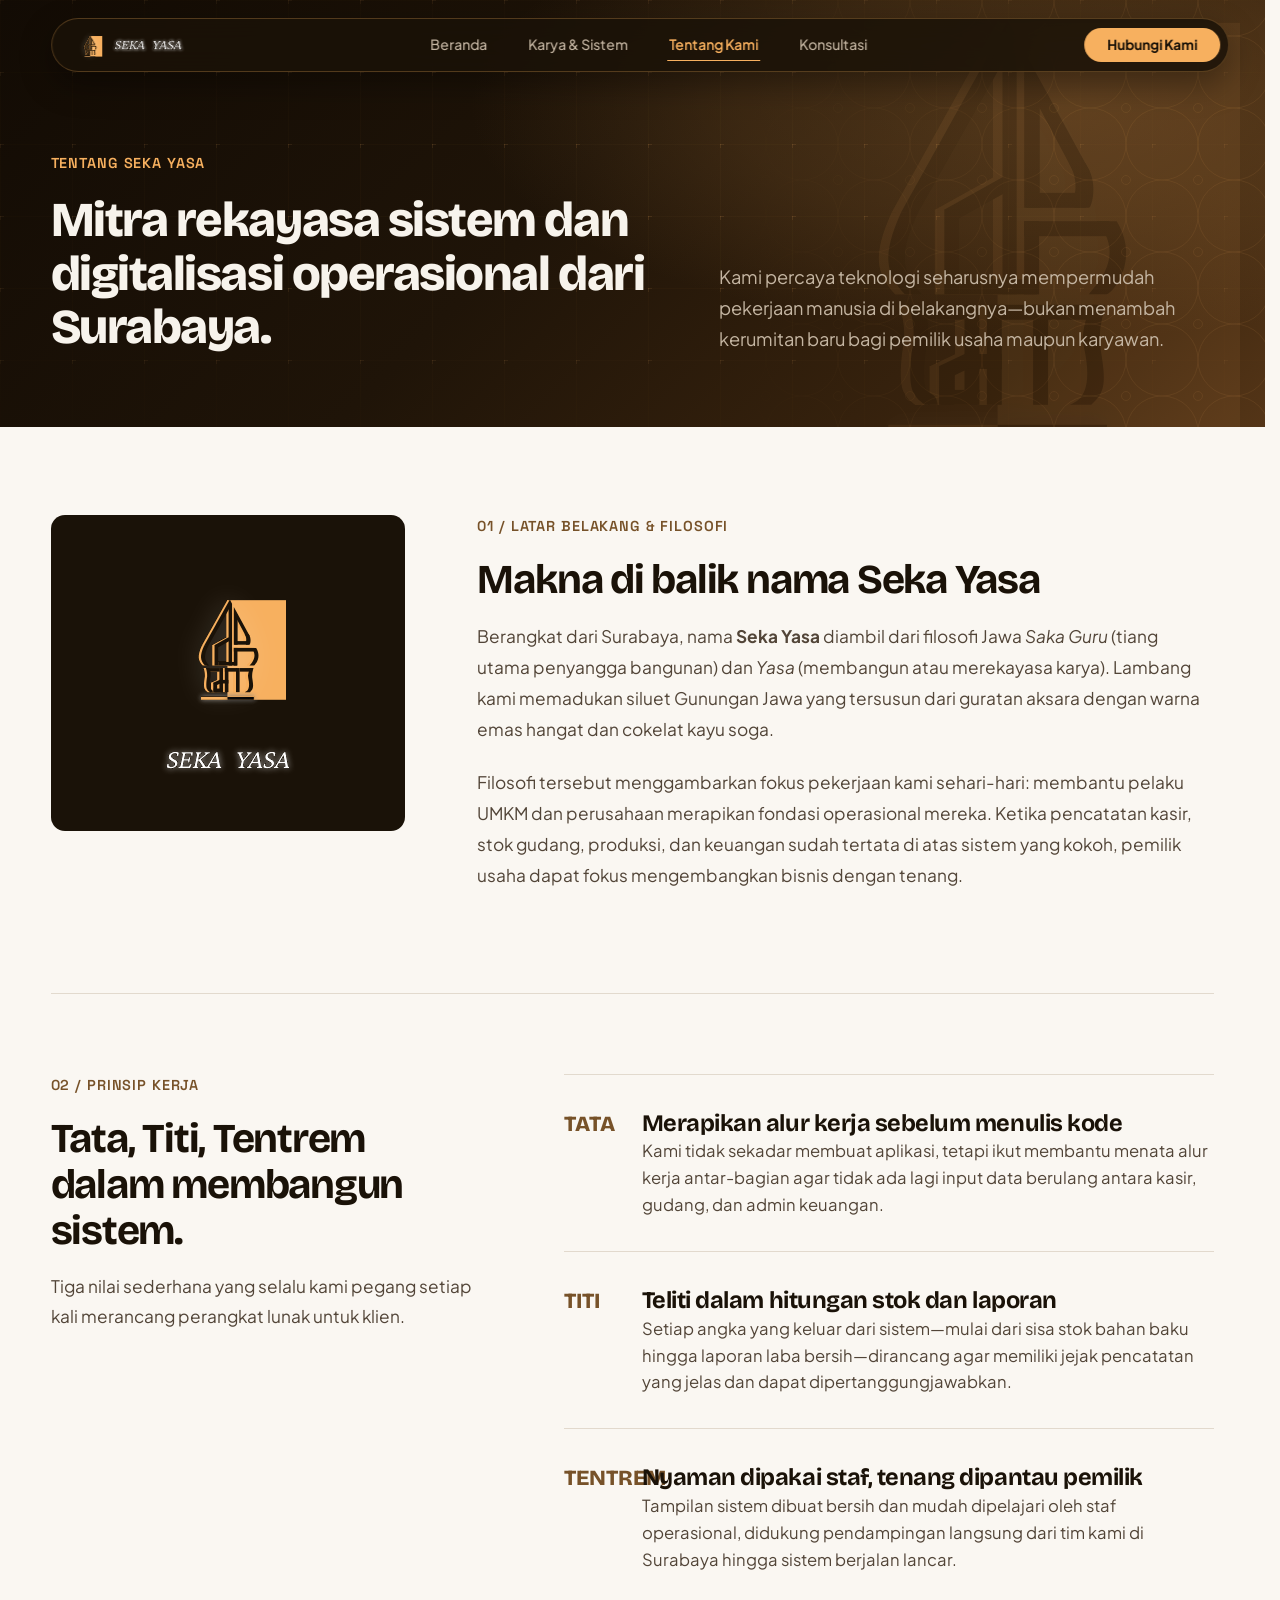
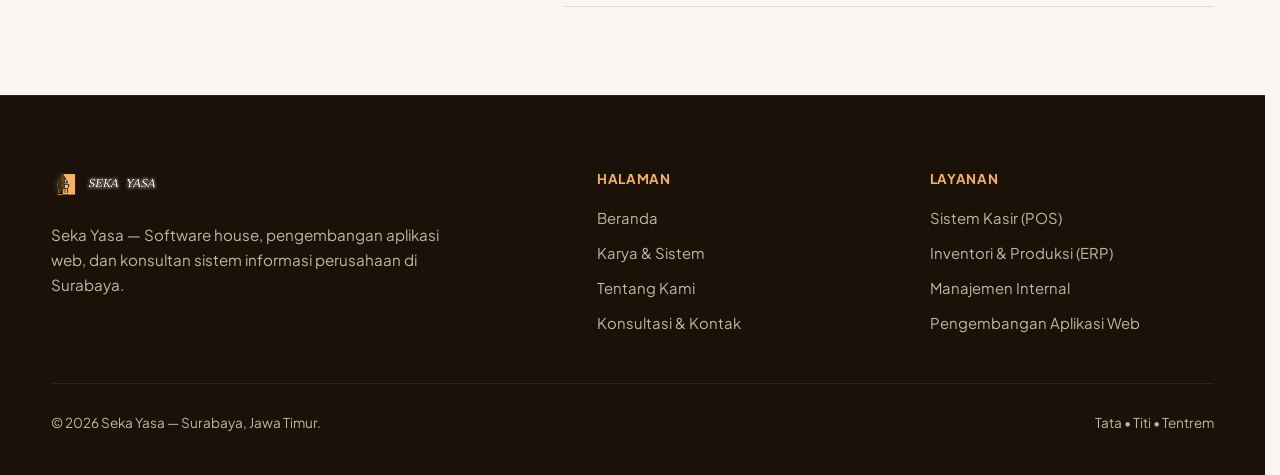
==== commit 3127c65e: "Upgrade typography with Bricolage Grotesque display headings, Space Grotesk labels, and larger bolde" ====
--- a/about.html
+++ b/about.html
@@ -8,7 +8,7 @@
   <link rel="icon" type="image/svg+xml" href="assets/logo-mark.svg" />
   <link rel="preconnect" href="https://fonts.googleapis.com" />
   <link rel="preconnect" href="https://fonts.gstatic.com" crossorigin />
-  <link href="https://fonts.googleapis.com/css2?family=Plus+Jakarta+Sans:wght@400;500;600;700&display=swap" rel="stylesheet" />
+  <link href="https://fonts.googleapis.com/css2?family=Bricolage+Grotesque:opsz,wght@12..96,600;12..96,700;12..96,800&family=Plus+Jakarta+Sans:wght@400;500;600;700&family=Space+Grotesk:wght@500;600;700&display=swap" rel="stylesheet" />
   <link rel="stylesheet" href="styles.css" />
 </head>
 <body>
--- a/styles.css
+++ b/styles.css
@@ -31,7 +31,9 @@
   --line-light: rgba(119, 82, 41, 0.18);
   --line-dark: rgba(247, 176, 95, 0.18);
 
+  --font-display: 'Bricolage Grotesque', -apple-system, BlinkMacSystemFont, sans-serif;
   --font-sans: 'Plus Jakarta Sans', -apple-system, BlinkMacSystemFont, 'Segoe UI', Roboto, sans-serif;
+  --font-label: 'Space Grotesk', sans-serif;
 
   --radius-sm: 8px;
   --radius-md: 14px;
@@ -51,6 +53,7 @@
 html {
   scroll-behavior: smooth;
   font-size: 16px;
+  scrollbar-gutter: stable;
 }
 
 body {
@@ -64,6 +67,15 @@
 
 body.intro-active {
   overflow: hidden;
+}
+
+/* Zero-flicker instant skip when intro was already seen in this session */
+html.intro-seen .seka-intro {
+  display: none !important;
+}
+
+html.intro-seen body.intro-active {
+  overflow: auto !important;
 }
 
 /* ==========================================================================
@@ -411,74 +423,76 @@
 
 .site-nav {
   position: fixed;
-  top: 1rem;
+  top: 1.15rem;
   left: 50%;
   transform: translateX(-50%);
-  width: fit-content;
-  max-width: 92vw;
+  width: 92%;
+  max-width: 1180px;
+  height: 54px;
   z-index: 900;
-  padding: 0.34rem 0.42rem 0.34rem 0.95rem;
+  padding: 0 0.5rem 0 1.6rem;
   border-radius: 999px;
-  background-color: rgba(26, 18, 8, 0.84);
+  background-color: rgba(26, 18, 8, 0.86);
   backdrop-filter: blur(16px);
   border: 1px solid rgba(247, 176, 95, 0.26);
-  box-shadow: 0 10px 28px rgba(0, 0, 0, 0.34);
-  transition: top 0.25s ease, padding 0.25s ease, background-color 0.25s ease, border-color 0.25s ease;
+  box-shadow: 0 12px 32px rgba(0, 0, 0, 0.35);
+  display: flex;
+  align-items: center;
+  transition: top 0.25s ease, background-color 0.25s ease, border-color 0.25s ease;
 }
 
 .site-nav.nav-scrolled {
-  top: 0.7rem;
-  padding: 0.28rem 0.38rem 0.28rem 0.85rem;
+  top: 0.85rem;
   background-color: rgba(26, 18, 8, 0.96);
-  border-color: rgba(247, 176, 95, 0.36);
-}
-
-.site-nav .btn-sm {
-  border-radius: 999px;
-  padding: 0.38rem 0.95rem;
-  font-size: 0.8rem;
-  line-height: 1.2;
+  border-color: rgba(247, 176, 95, 0.38);
 }
 
 .site-nav .container.nav-inner {
-  width: auto;
+  width: 100%;
   max-width: none;
   margin: 0;
+  display: grid;
+  grid-template-columns: 1fr auto 1fr;
+  align-items: center;
+  gap: 1.5rem;
+}
+
+/* 1. Kiri: Logo Seka Yasa */
+.site-nav .nav-brand {
+  justify-self: start;
+  display: inline-flex;
+  align-items: center;
+  gap: 0.6rem;
+  flex-shrink: 0;
+}
+
+.nav-logo-mark {
+  width: 24px;
+  height: 31px;
+  object-fit: contain;
+}
+
+.nav-logo-text {
+  width: 74px;
+  height: 17px;
+  object-fit: contain;
+}
+
+/* 2. Tengah: Menu Utama terpisah lega di poros tengah */
+.site-nav .nav-links {
+  justify-self: center;
   display: flex;
   align-items: center;
   justify-content: center;
-  gap: 1.35rem;
-}
-
-.nav-brand {
-  display: inline-flex;
-  align-items: center;
-  gap: 0.5rem;
-  flex-shrink: 0;
-}
-
-.nav-logo-mark {
-  height: 26px;
-  width: auto;
-}
-
-.nav-logo-text {
-  height: 14px;
-  width: auto;
-}
-
-.nav-links {
-  display: flex;
-  align-items: center;
-  gap: 1.15rem;
+  gap: 2.35rem;
   white-space: nowrap;
 }
 
 .nav-links a {
   color: var(--text-on-dark-muted);
-  font-size: 0.82rem;
+  font-size: 0.88rem;
   font-weight: 500;
-  padding: 0.18rem 0.08rem;
+  padding: 0.22rem 0.1rem;
   border-bottom: 1.5px solid transparent;
   transition: color 0.2s ease, border-color 0.2s ease;
 }
@@ -490,7 +504,25 @@
 .nav-links a.active {
   color: var(--amber);
   border-bottom-color: var(--amber);
-  font-weight: 600;
+  font-weight: 500;
+  text-shadow: 0 0 0.4px rgba(247, 176, 95, 0.7);
+}
+
+/* 3. Kanan: Tombol Hubungi Kami */
+.site-nav .btn-sm {
+  justify-self: end;
+  border-radius: 999px;
+  padding: 0.48rem 1.35rem;
+  font-size: 0.86rem;
+  line-height: 1.2;
+  flex-shrink: 0;
+}
+
+/* Keep normal inline logo brand style inside footer */
+.site-footer .nav-brand {
+  display: inline-flex;
+  align-items: center;
+  gap: 0.65rem;
 }
 
 /* ==========================================================================
@@ -563,11 +595,13 @@
 
 .section-index {
   display: block;
-  font-size: 0.84rem;
+  font-family: var(--font-label);
+  font-size: 0.9rem;
   font-weight: 600;
   color: var(--soga);
-  letter-spacing: 0.04em;
-  margin-bottom: 1rem;
+  letter-spacing: 0.06em;
+  text-transform: uppercase;
+  margin-bottom: 1.15rem;
 }
 
 .section-index-light {
@@ -783,28 +817,32 @@
 }
 
 .hero-location {
-  font-size: 0.9rem;
+  font-family: var(--font-label);
+  font-size: 0.94rem;
   font-weight: 600;
+  letter-spacing: 0.06em;
+  text-transform: uppercase;
   color: var(--amber);
-  margin-bottom: 1.25rem;
+  margin-bottom: 1.35rem;
   display: block;
 }
 
 .hero-headline {
-  font-size: clamp(2.25rem, 3.6vw, 3.5rem);
-  font-weight: 700;
-  line-height: 1.18;
-  letter-spacing: -0.02em;
-  margin-bottom: 1.5rem;
+  font-family: var(--font-display);
+  font-size: clamp(2.85rem, 4.8vw, 4.6rem);
+  font-weight: 800;
+  line-height: 1.06;
+  letter-spacing: -0.035em;
+  margin-bottom: 1.65rem;
   color: var(--text-on-dark);
 }
 
 .hero-lead {
-  font-size: 1.12rem;
+  font-size: 1.2rem;
   color: var(--text-on-dark-muted);
-  line-height: 1.75;
-  margin-bottom: 2.5rem;
-  max-width: 680px;
+  line-height: 1.72;
+  margin-bottom: 2.6rem;
+  max-width: 660px;
 }
 
 .hero-lead strong {
@@ -887,39 +925,41 @@
 }
 
 .split-title {
-  font-size: clamp(1.75rem, 2.5vw, 2.4rem);
+  font-family: var(--font-display);
+  font-size: clamp(2.15rem, 3.2vw, 3.15rem);
   font-weight: 700;
-  line-height: 1.24;
-  letter-spacing: -0.015em;
-  margin-bottom: 1rem;
+  line-height: 1.12;
+  letter-spacing: -0.03em;
+  margin-bottom: 1.15rem;
 }
 
 .split-desc {
-  font-size: 1rem;
+  font-size: 1.08rem;
   color: var(--text-secondary);
-  line-height: 1.68;
+  line-height: 1.7;
 }
 
 /* Clean Editorial Row List on the Right (Compact & To-The-Point) */
 .problem-list {
   border-top: 1px solid var(--line-light);
-  max-width: 720px;
+  max-width: 740px;
   width: 100%;
   justify-self: end;
 }
 
 .problem-row {
-  padding: 1.85rem 0;
+  padding: 2rem 0;
   border-bottom: 1px solid var(--line-light);
   display: grid;
-  grid-template-columns: 48px 1fr;
-  gap: 1.25rem;
+  grid-template-columns: 56px 1fr;
+  gap: 1.35rem;
   align-items: baseline;
 }
 
 .problem-idx {
-  font-size: 0.9rem;
-  font-weight: 700;
+  font-family: var(--font-display);
+  font-size: 1.35rem;
+  font-weight: 800;
   color: var(--soga);
 }
 
@@ -929,30 +969,33 @@
   justify-content: space-between;
   gap: 1rem;
   flex-wrap: wrap;
-  margin-bottom: 0.45rem;
+  margin-bottom: 0.5rem;
 }
 
 .problem-body h3 {
-  font-size: 1.28rem;
+  font-family: var(--font-display);
+  font-size: 1.48rem;
   font-weight: 700;
-  line-height: 1.3;
+  letter-spacing: -0.02em;
+  line-height: 1.24;
   color: var(--text-primary);
 }
 
 .problem-body p {
-  font-size: 0.98rem;
+  font-size: 1.04rem;
   color: var(--text-secondary);
-  line-height: 1.6;
-  max-width: 560px;
+  line-height: 1.62;
+  max-width: 580px;
   margin-bottom: 0;
 }
 
 .problem-scope {
+  font-family: var(--font-label);
   font-size: 0.82rem;
   font-weight: 600;
   color: var(--soga);
   background-color: var(--soga-tint);
-  padding: 0.22rem 0.7rem;
+  padding: 0.25rem 0.75rem;
   border-radius: 6px;
   white-space: nowrap;
 }
@@ -1009,17 +1052,19 @@
 }
 
 .showcase-info h3 {
-  font-size: clamp(1.5rem, 2.2vw, 2rem);
+  font-family: var(--font-display);
+  font-size: clamp(1.75rem, 2.6vw, 2.35rem);
   font-weight: 700;
-  line-height: 1.28;
-  margin-bottom: 1rem;
+  letter-spacing: -0.025em;
+  line-height: 1.18;
+  margin-bottom: 1.1rem;
 }
 
 .showcase-info p {
-  font-size: 1.04rem;
+  font-size: 1.08rem;
   color: var(--text-secondary);
   line-height: 1.72;
-  margin-bottom: 1.5rem;
+  margin-bottom: 1.65rem;
 }
 
 .scope-list {
@@ -1073,25 +1118,28 @@
 }
 
 .approach-item h3 {
-  font-size: 1.25rem;
+  font-family: var(--font-display);
+  font-size: 1.48rem;
   font-weight: 700;
-  margin-bottom: 0.35rem;
+  letter-spacing: -0.02em;
+  margin-bottom: 0.45rem;
 }
 
 .approach-item p {
-  font-size: 0.98rem;
+  font-size: 1.04rem;
   color: var(--text-secondary);
-  line-height: 1.6;
-  max-width: 540px;
+  line-height: 1.64;
+  max-width: 560px;
 }
 
 .approach-step-label {
   display: block;
-  font-size: 0.82rem;
+  font-family: var(--font-label);
+  font-size: 0.85rem;
   font-weight: 700;
   color: var(--soga);
   text-transform: uppercase;
-  letter-spacing: 0.05em;
+  letter-spacing: 0.06em;
   margin-bottom: 0.35rem;
 }
 
@@ -1126,17 +1174,19 @@
 }
 
 .closing-grid h2 {
-  font-size: clamp(1.95rem, 3vw, 2.65rem);
+  font-family: var(--font-display);
+  font-size: clamp(2.25rem, 3.4vw, 3.25rem);
   font-weight: 700;
-  line-height: 1.24;
-  margin-bottom: 1rem;
+  letter-spacing: -0.03em;
+  line-height: 1.14;
+  margin-bottom: 1.1rem;
 }
 
 .closing-grid p {
-  font-size: 1.05rem;
+  font-size: 1.12rem;
   color: var(--text-on-dark-muted);
   max-width: 540px;
-  margin-bottom: 2rem;
+  margin-bottom: 2.15rem;
 }
 
 .closing-action {
@@ -1235,15 +1285,17 @@
 }
 
 .inner-header h1 {
-  font-size: clamp(2.1rem, 3.4vw, 3.1rem);
-  font-weight: 700;
-  line-height: 1.2;
+  font-family: var(--font-display);
+  font-size: clamp(2.45rem, 3.8vw, 3.65rem);
+  font-weight: 800;
+  letter-spacing: -0.03em;
+  line-height: 1.1;
 }
 
 .inner-header p {
-  font-size: 1.08rem;
+  font-size: 1.14rem;
   color: var(--text-on-dark-muted);
-  line-height: 1.7;
+  line-height: 1.72;
 }
 
 .inner-content {
@@ -1599,12 +1651,19 @@
 
 @media (max-width: 768px) {
   .site-nav {
-    padding: 0.5rem 1.1rem;
-    border-radius: 999px;
+    width: 94%;
+    height: 46px;
+    padding: 0 1.1rem;
   }
 
   .site-nav .container.nav-inner {
-    gap: 0.9rem;
+    grid-template-columns: auto 1fr;
+    gap: 0.75rem;
+  }
+
+  .site-nav .nav-links {
+    justify-self: end;
+    gap: 0.95rem;
   }
 
   .site-nav .btn-sm {
@@ -1615,12 +1674,8 @@
     display: none;
   }
 
-  .nav-links {
-    gap: 0.95rem;
-  }
-
   .nav-links a {
-    font-size: 0.82rem;
+    font-size: 0.8rem;
   }
 
   .problem-row,
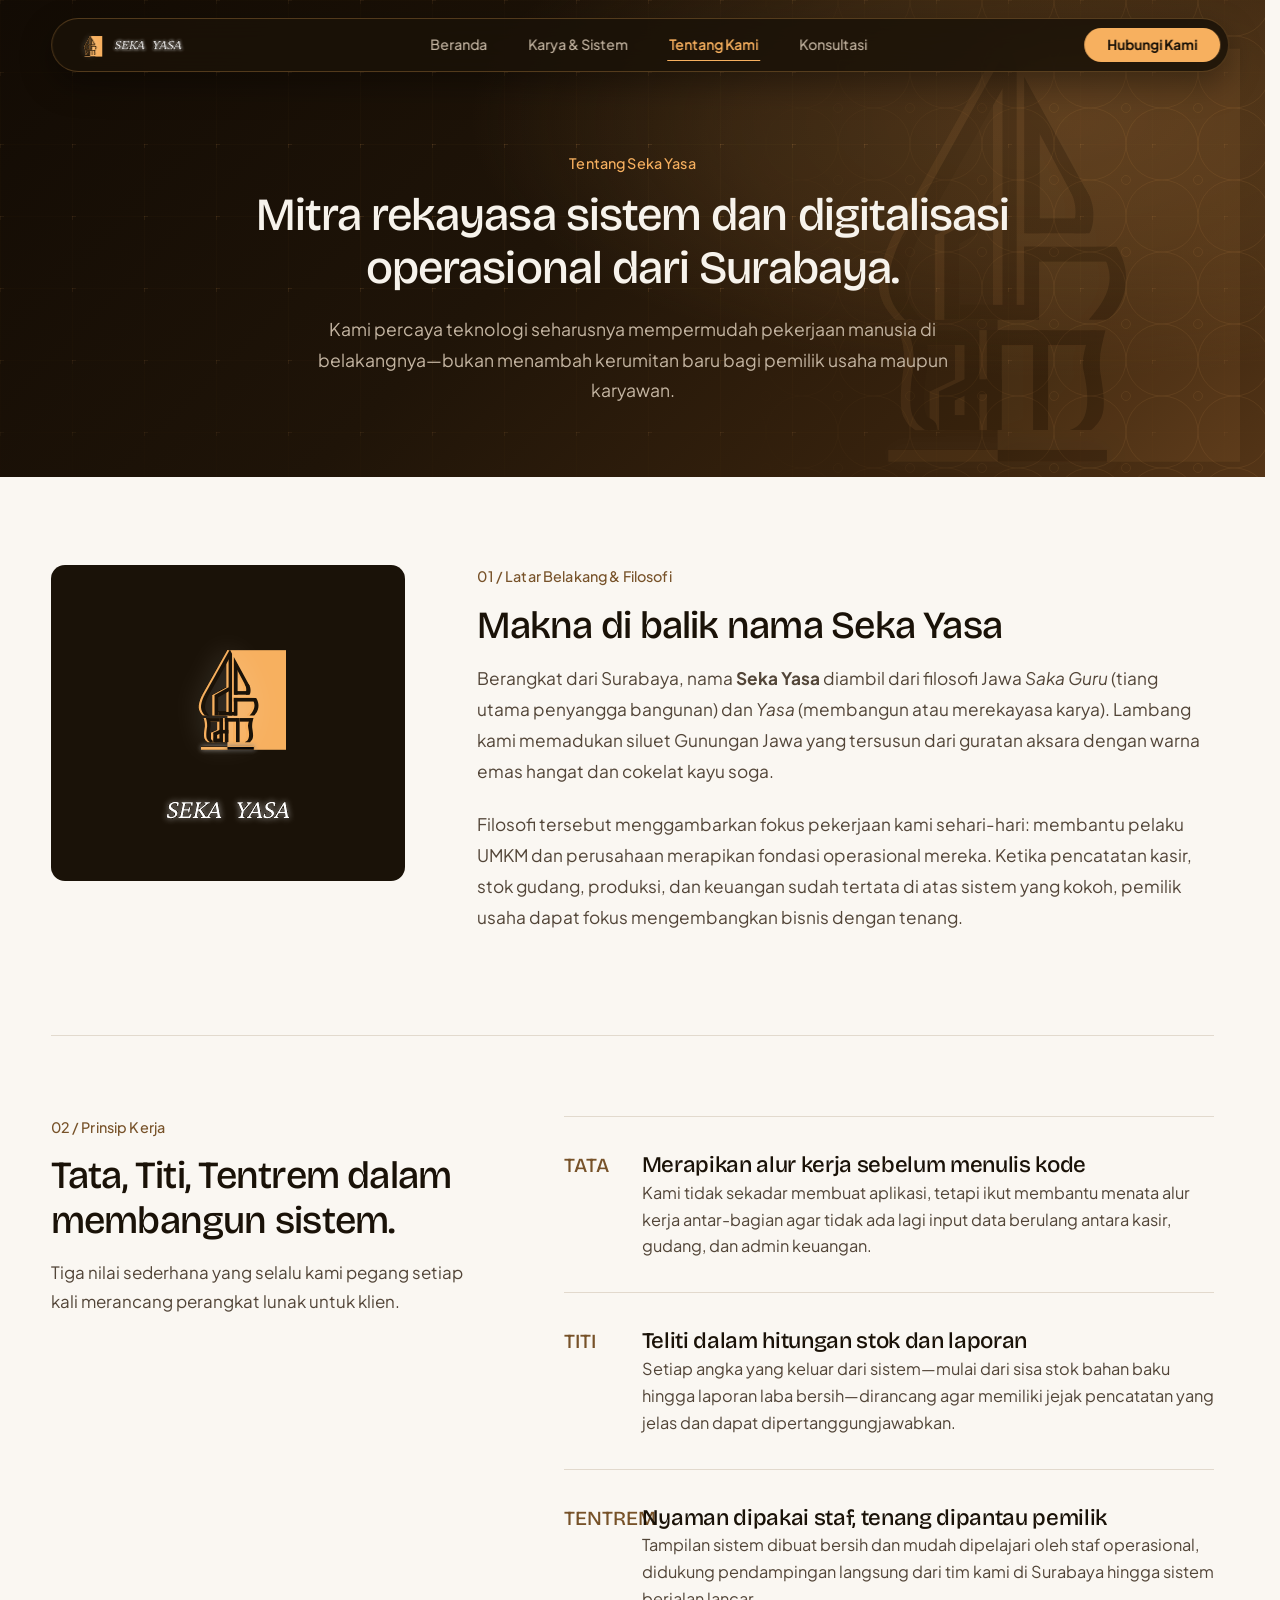
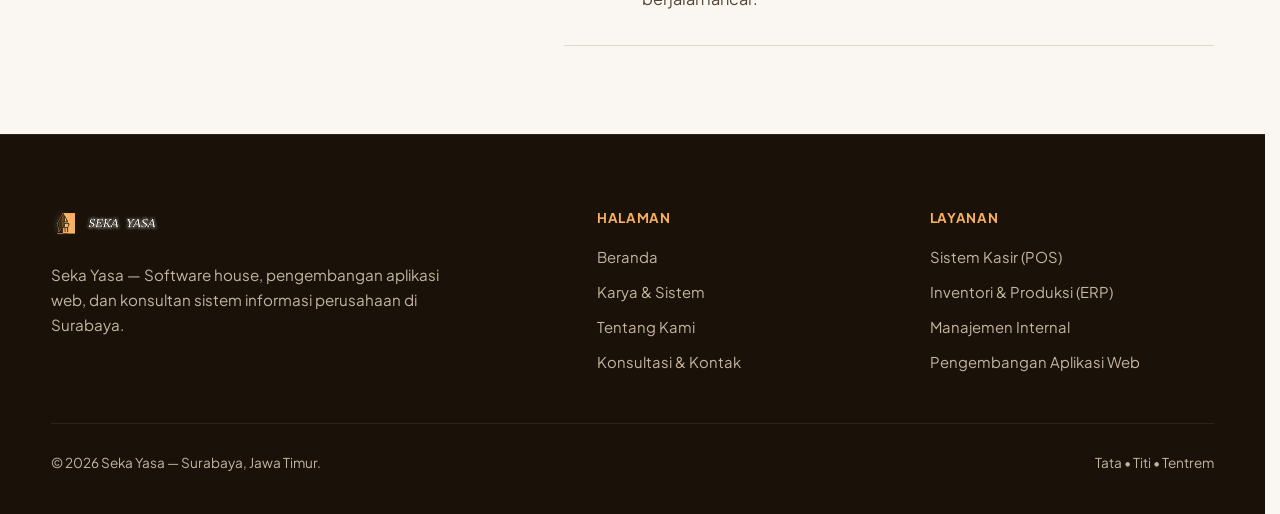
==== commit 3e1e8ae5: "Refine slender typography (weight 400-500) and switch to centered hero and balanced natural layout" ====
--- a/about.html
+++ b/about.html
@@ -8,7 +8,7 @@
   <link rel="icon" type="image/svg+xml" href="assets/logo-mark.svg" />
   <link rel="preconnect" href="https://fonts.googleapis.com" />
   <link rel="preconnect" href="https://fonts.gstatic.com" crossorigin />
-  <link href="https://fonts.googleapis.com/css2?family=Bricolage+Grotesque:opsz,wght@12..96,600;12..96,700;12..96,800&family=Plus+Jakarta+Sans:wght@400;500;600;700&family=Space+Grotesk:wght@500;600;700&display=swap" rel="stylesheet" />
+  <link href="https://fonts.googleapis.com/css2?family=Bricolage+Grotesque:opsz,wght@12..96,400;12..96,500;12..96,600&family=Plus+Jakarta+Sans:wght@400;500;600&display=swap" rel="stylesheet" />
   <link rel="stylesheet" href="styles.css" />
 </head>
 <body>
--- a/styles.css
+++ b/styles.css
@@ -33,7 +33,7 @@
 
   --font-display: 'Bricolage Grotesque', -apple-system, BlinkMacSystemFont, sans-serif;
   --font-sans: 'Plus Jakarta Sans', -apple-system, BlinkMacSystemFont, 'Segoe UI', Roboto, sans-serif;
-  --font-label: 'Space Grotesk', sans-serif;
+  --font-label: 'Plus Jakarta Sans', sans-serif;
 
   --radius-sm: 8px;
   --radius-md: 14px;
@@ -595,13 +595,12 @@
 
 .section-index {
   display: block;
-  font-family: var(--font-label);
+  font-family: var(--font-sans);
   font-size: 0.9rem;
-  font-weight: 600;
+  font-weight: 500;
   color: var(--soga);
-  letter-spacing: 0.06em;
-  text-transform: uppercase;
-  margin-bottom: 1.15rem;
+  letter-spacing: 0.01em;
+  margin-bottom: 0.85rem;
 }
 
 .section-index-light {
@@ -639,13 +638,13 @@
    ========================================================================== */
 .hero-stage {
   min-height: 100vh;
-  padding-top: 9rem;
-  padding-bottom: 5rem;
+  padding-top: 9.5rem;
+  padding-bottom: 5.5rem;
   background-color: #140D05;
   background-image:
-    radial-gradient(ellipse 65% 60% at 84% 26%, rgba(247, 176, 95, 0.20) 0%, rgba(119, 82, 41, 0.28) 38%, transparent 72%),
-    radial-gradient(ellipse 55% 55% at 12% 86%, rgba(119, 82, 41, 0.34) 0%, transparent 65%),
-    linear-gradient(135deg, #120B04 0%, #1F1408 42%, #3A240E 78%, #543517 100%);
+    radial-gradient(ellipse 65% 60% at 50% 24%, rgba(247, 176, 95, 0.16) 0%, rgba(119, 82, 41, 0.24) 40%, transparent 72%),
+    radial-gradient(ellipse 55% 55% at 15% 86%, rgba(119, 82, 41, 0.28) 0%, transparent 65%),
+    linear-gradient(155deg, #120B04 0%, #1F1408 45%, #37220D 82%, #4D3014 100%);
   color: var(--text-on-dark);
   overflow: hidden;
   position: relative;
@@ -654,7 +653,8 @@
 .hero-headline-accent {
   display: block;
   color: var(--amber);
-  margin-top: 0.2rem;
+  font-weight: 400;
+  margin-top: 0.15rem;
 }
 
 /* Layer 1: Architectural Blueprint Grid & Intersection Crosshairs (+) */
@@ -807,59 +807,70 @@
   transition: transform 0.25s ease-out;
 }
 
-.hero-grid {
-  display: grid;
-  grid-template-columns: 1.08fr 0.92fr;
-  gap: 4.5rem;
-  align-items: center;
+.hero-centered {
+  display: flex;
+  flex-direction: column;
+  align-items: center;
+  text-align: center;
   position: relative;
   z-index: 2;
 }
 
+.hero-centered .hero-copy {
+  display: flex;
+  flex-direction: column;
+  align-items: center;
+  max-width: 960px;
+}
+
 .hero-location {
-  font-family: var(--font-label);
+  font-family: var(--font-sans);
   font-size: 0.94rem;
-  font-weight: 600;
-  letter-spacing: 0.06em;
-  text-transform: uppercase;
+  font-weight: 500;
+  letter-spacing: 0.02em;
   color: var(--amber);
-  margin-bottom: 1.35rem;
+  margin-bottom: 1.25rem;
   display: block;
 }
 
 .hero-headline {
   font-family: var(--font-display);
-  font-size: clamp(2.85rem, 4.8vw, 4.6rem);
-  font-weight: 800;
-  line-height: 1.06;
-  letter-spacing: -0.035em;
-  margin-bottom: 1.65rem;
+  font-size: clamp(2.65rem, 4.4vw, 4.35rem);
+  font-weight: 500;
+  line-height: 1.12;
+  letter-spacing: -0.02em;
+  margin-bottom: 1.5rem;
   color: var(--text-on-dark);
 }
 
 .hero-lead {
-  font-size: 1.2rem;
+  font-size: 1.15rem;
+  font-weight: 400;
   color: var(--text-on-dark-muted);
-  line-height: 1.72;
-  margin-bottom: 2.6rem;
-  max-width: 660px;
+  line-height: 1.75;
+  margin-bottom: 2.35rem;
+  max-width: 680px;
 }
 
 .hero-lead strong {
   color: var(--text-on-dark);
-  font-weight: 600;
+  font-weight: 500;
 }
 
 .hero-cta-row {
   display: flex;
   flex-wrap: wrap;
+  justify-content: center;
   gap: 1rem;
-}
-
-.hero-visual-col {
+  margin-bottom: 3.5rem;
+}
+
+.hero-visual-center {
+  width: 100%;
+  max-width: 1040px;
   display: flex;
   flex-direction: column;
-  gap: 0.9rem;
+  gap: 0.85rem;
 }
 
 .hero-image-box {
@@ -867,6 +878,7 @@
   overflow: hidden;
   border: 1px solid rgba(247, 176, 95, 0.25);
   background-color: var(--espresso-surface);
+  box-shadow: 0 28px 64px rgba(0, 0, 0, 0.42);
 }
 
 .hero-image-box img {
@@ -885,20 +897,19 @@
 
 .scroll-indicator {
   position: absolute;
-  bottom: 2rem;
-  left: 4%;
-  font-size: 0.82rem;
+  bottom: 1.75rem;
+  left: 50%;
+  transform: translateX(-50%);
+  font-size: 0.84rem;
   color: var(--text-on-dark-muted);
   display: inline-flex;
   align-items: center;
-  gap: 0.6rem;
-}
-
-.scroll-line {
-  width: 36px;
-  height: 1px;
-  background-color: var(--amber);
-  display: inline-block;
+  gap: 0.45rem;
+  z-index: 2;
+}
+
+.scroll-arrow-down {
+  color: var(--amber);
 }
 
 /* ==========================================================================
@@ -924,27 +935,46 @@
   max-width: 440px;
 }
 
+/* Centered Section Header + Compact Centered List */
+.centered-section-wrap {
+  display: flex;
+  flex-direction: column;
+  align-items: center;
+}
+
+.centered-header {
+  text-align: center;
+  max-width: 680px;
+  margin-bottom: 3.5rem;
+}
+
 .split-title {
   font-family: var(--font-display);
-  font-size: clamp(2.15rem, 3.2vw, 3.15rem);
-  font-weight: 700;
-  line-height: 1.12;
-  letter-spacing: -0.03em;
-  margin-bottom: 1.15rem;
+  font-size: clamp(2.05rem, 3vw, 2.9rem);
+  font-weight: 500;
+  line-height: 1.16;
+  letter-spacing: -0.02em;
+  margin-bottom: 1rem;
 }
 
 .split-desc {
-  font-size: 1.08rem;
+  font-size: 1.06rem;
+  font-weight: 400;
   color: var(--text-secondary);
   line-height: 1.7;
 }
 
-/* Clean Editorial Row List on the Right (Compact & To-The-Point) */
+/* Clean Editorial Row List (Compact & Centered) */
 .problem-list {
   border-top: 1px solid var(--line-light);
-  max-width: 740px;
+  max-width: 780px;
   width: 100%;
   justify-self: end;
+}
+
+.problem-list-centered {
+  max-width: 860px;
+  margin: 0 auto;
 }
 
 .problem-row {
@@ -958,8 +988,8 @@
 
 .problem-idx {
   font-family: var(--font-display);
-  font-size: 1.35rem;
-  font-weight: 800;
+  font-size: 1.25rem;
+  font-weight: 500;
   color: var(--soga);
 }
 
@@ -969,30 +999,31 @@
   justify-content: space-between;
   gap: 1rem;
   flex-wrap: wrap;
-  margin-bottom: 0.5rem;
+  margin-bottom: 0.45rem;
 }
 
 .problem-body h3 {
   font-family: var(--font-display);
-  font-size: 1.48rem;
-  font-weight: 700;
-  letter-spacing: -0.02em;
-  line-height: 1.24;
+  font-size: 1.4rem;
+  font-weight: 500;
+  letter-spacing: -0.015em;
+  line-height: 1.28;
   color: var(--text-primary);
 }
 
 .problem-body p {
-  font-size: 1.04rem;
+  font-size: 1.02rem;
+  font-weight: 400;
   color: var(--text-secondary);
-  line-height: 1.62;
-  max-width: 580px;
+  line-height: 1.65;
+  max-width: 620px;
   margin-bottom: 0;
 }
 
 .problem-scope {
-  font-family: var(--font-label);
+  font-family: var(--font-sans);
   font-size: 0.82rem;
-  font-weight: 600;
+  font-weight: 500;
   color: var(--soga);
   background-color: var(--soga-tint);
   padding: 0.25rem 0.75rem;
@@ -1053,15 +1084,16 @@
 
 .showcase-info h3 {
   font-family: var(--font-display);
-  font-size: clamp(1.75rem, 2.6vw, 2.35rem);
-  font-weight: 700;
-  letter-spacing: -0.025em;
-  line-height: 1.18;
-  margin-bottom: 1.1rem;
+  font-size: clamp(1.65rem, 2.4vw, 2.2rem);
+  font-weight: 500;
+  letter-spacing: -0.02em;
+  line-height: 1.22;
+  margin-bottom: 1rem;
 }
 
 .showcase-info p {
-  font-size: 1.08rem;
+  font-size: 1.04rem;
+  font-weight: 400;
   color: var(--text-secondary);
   line-height: 1.72;
   margin-bottom: 1.65rem;
@@ -1119,28 +1151,28 @@
 
 .approach-item h3 {
   font-family: var(--font-display);
-  font-size: 1.48rem;
-  font-weight: 700;
-  letter-spacing: -0.02em;
+  font-size: 1.4rem;
+  font-weight: 500;
+  letter-spacing: -0.015em;
   margin-bottom: 0.45rem;
 }
 
 .approach-item p {
-  font-size: 1.04rem;
+  font-size: 1.02rem;
+  font-weight: 400;
   color: var(--text-secondary);
-  line-height: 1.64;
+  line-height: 1.66;
   max-width: 560px;
 }
 
 .approach-step-label {
   display: block;
-  font-family: var(--font-label);
-  font-size: 0.85rem;
-  font-weight: 700;
+  font-family: var(--font-sans);
+  font-size: 0.84rem;
+  font-weight: 500;
   color: var(--soga);
-  text-transform: uppercase;
-  letter-spacing: 0.06em;
-  margin-bottom: 0.35rem;
+  letter-spacing: 0.02em;
+  margin-bottom: 0.3rem;
 }
 
 /* ==========================================================================
@@ -1175,15 +1207,16 @@
 
 .closing-grid h2 {
   font-family: var(--font-display);
-  font-size: clamp(2.25rem, 3.4vw, 3.25rem);
-  font-weight: 700;
-  letter-spacing: -0.03em;
-  line-height: 1.14;
+  font-size: clamp(2.1rem, 3.1vw, 3rem);
+  font-weight: 500;
+  letter-spacing: -0.02em;
+  line-height: 1.18;
   margin-bottom: 1.1rem;
 }
 
 .closing-grid p {
-  font-size: 1.12rem;
+  font-size: 1.08rem;
+  font-weight: 400;
   color: var(--text-on-dark-muted);
   max-width: 540px;
   margin-bottom: 2.15rem;
@@ -1278,24 +1311,29 @@
 .inner-header-grid {
   position: relative;
   z-index: 2;
-  display: grid;
-  grid-template-columns: 1.1fr 0.9fr;
-  gap: 4rem;
-  align-items: end;
+  display: flex;
+  flex-direction: column;
+  align-items: center;
+  text-align: center;
+  gap: 1.25rem;
+  max-width: 820px;
+  margin: 0 auto;
 }
 
 .inner-header h1 {
   font-family: var(--font-display);
-  font-size: clamp(2.45rem, 3.8vw, 3.65rem);
-  font-weight: 800;
-  letter-spacing: -0.03em;
-  line-height: 1.1;
+  font-size: clamp(2.35rem, 3.6vw, 3.4rem);
+  font-weight: 500;
+  letter-spacing: -0.02em;
+  line-height: 1.14;
 }
 
 .inner-header p {
-  font-size: 1.14rem;
+  font-size: 1.1rem;
+  font-weight: 400;
   color: var(--text-on-dark-muted);
   line-height: 1.72;
+  max-width: 640px;
 }
 
 .inner-content {
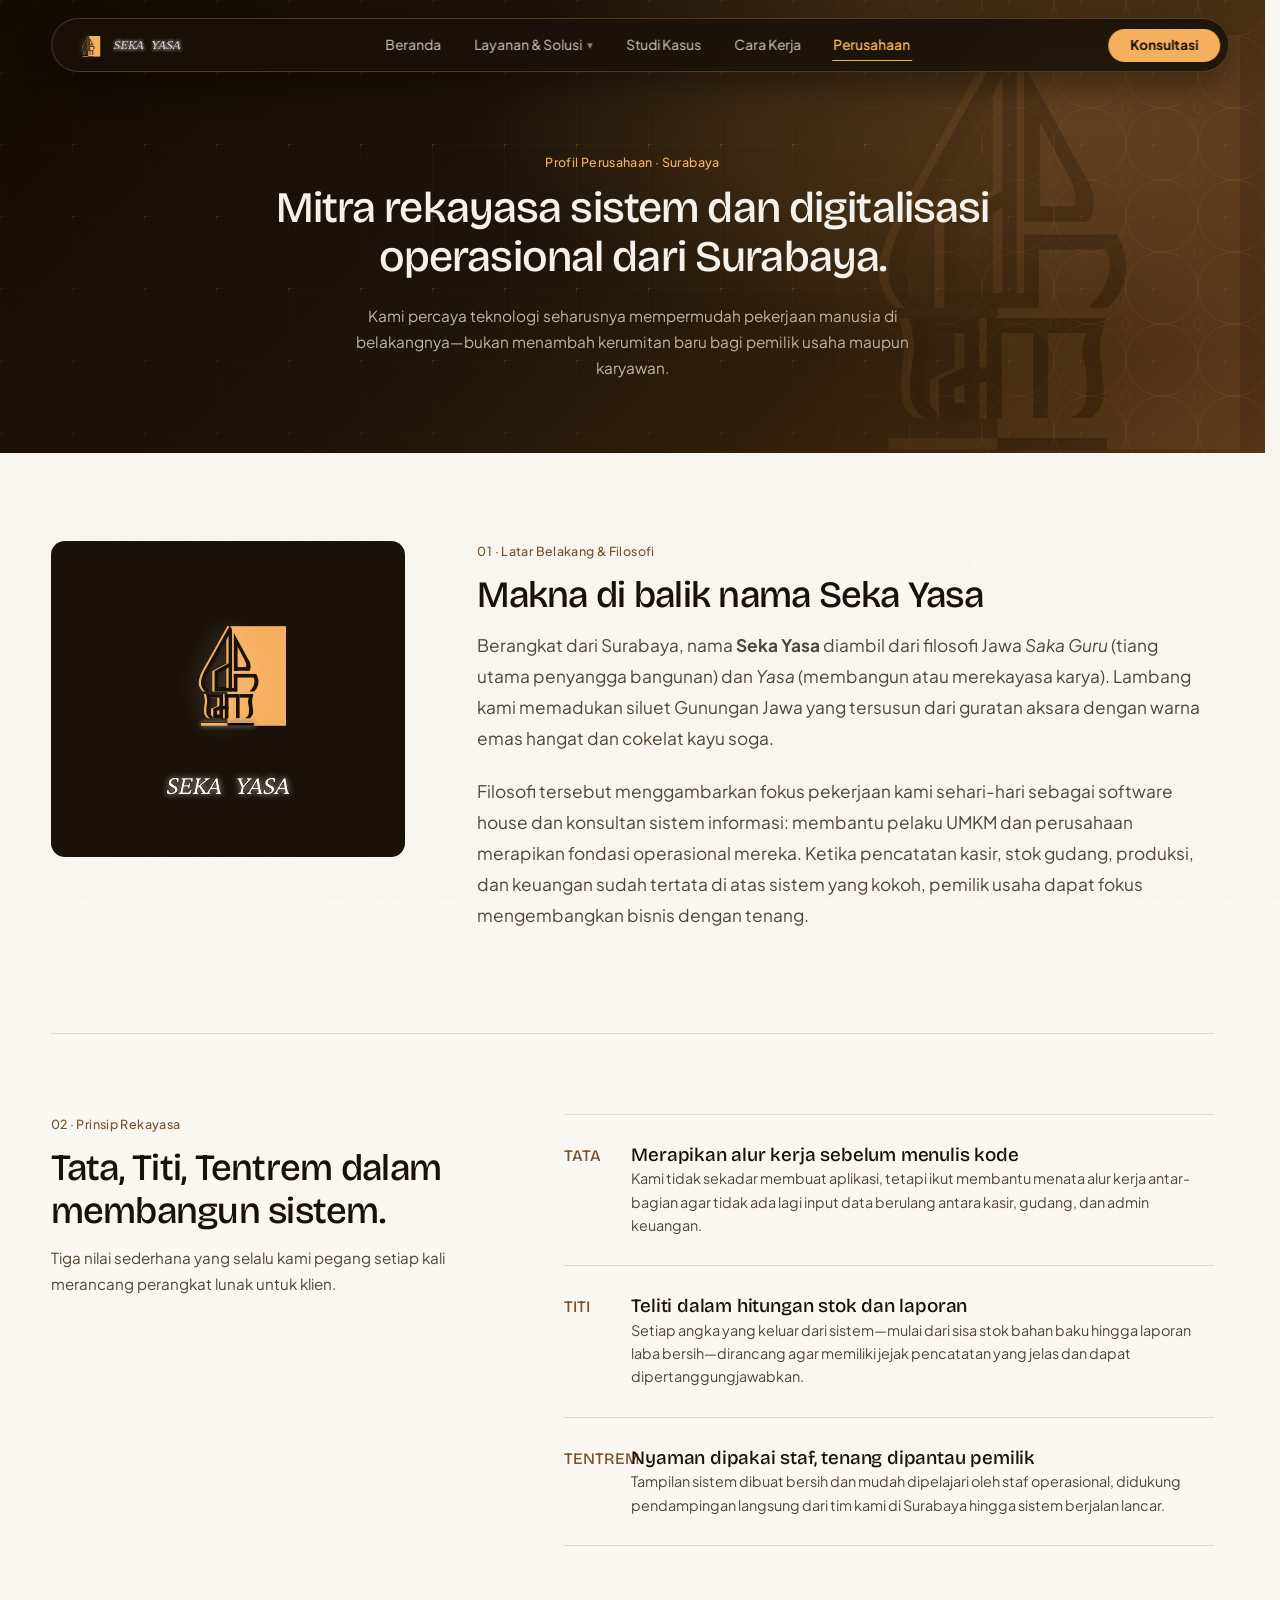
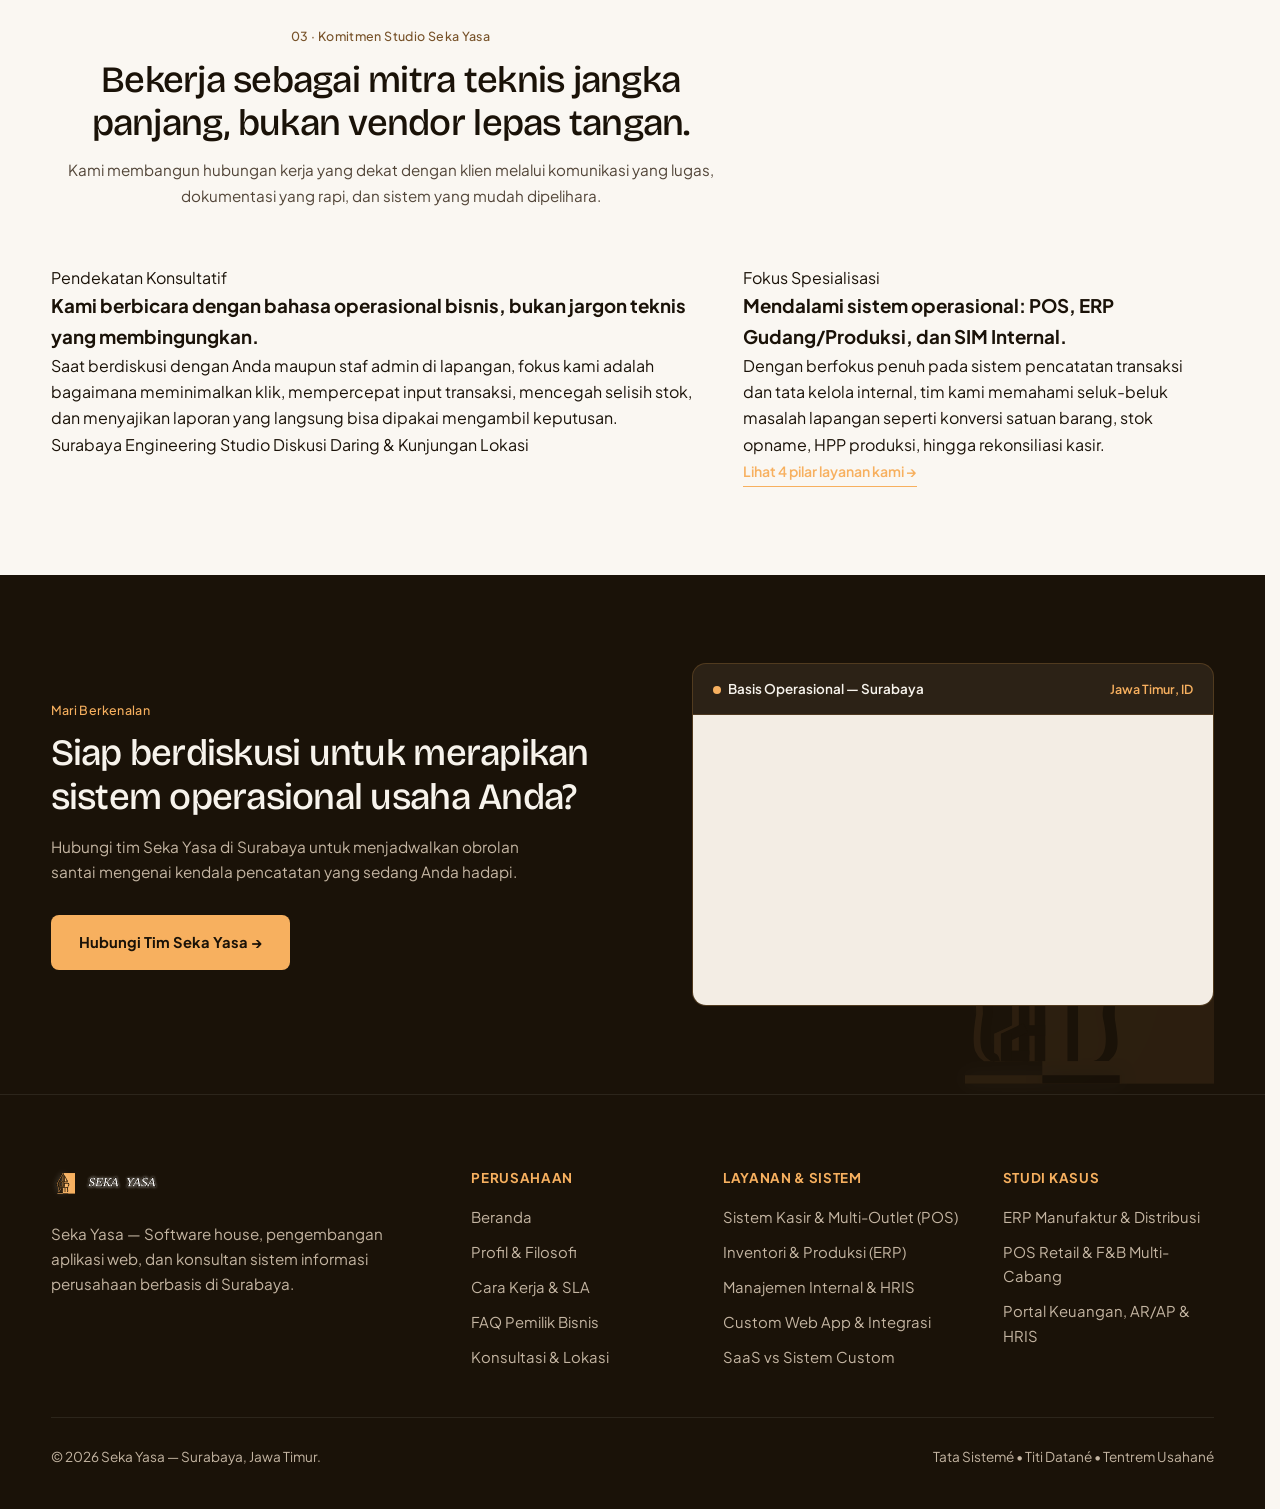
==== commit d2e0f379: "feat: upgrade to 6-page software house architecture with mega-menu and interactive modules" ====
--- a/about.html
+++ b/about.html
@@ -3,8 +3,8 @@
 <head>
   <meta charset="UTF-8" />
   <meta name="viewport" content="width=device-width, initial-scale=1.0" />
-  <title>Tentang Kami — Seka Yasa Surabaya</title>
-  <meta name="description" content="Tentang Seka Yasa Surabaya: latar belakang, filosofi Saka Guru & Yasa, serta prinsip kerja kami dalam membantu digitalisasi UMKM dan perusahaan." />
+  <title>Perusahaan &amp; Filosofi — Seka Yasa Software House Surabaya</title>
+  <meta name="description" content="Tentang Seka Yasa Surabaya: latar belakang software house, filosofi Saka Guru & Yasa, anatomi lambang Gunungan Aksara, serta prinsip kerja Tata, Titi, Tentrem." />
   <link rel="icon" type="image/svg+xml" href="assets/logo-mark.svg" />
   <link rel="preconnect" href="https://fonts.googleapis.com" />
   <link rel="preconnect" href="https://fonts.gstatic.com" crossorigin />
@@ -21,7 +21,7 @@
       <img src="assets/logo-mark.svg" alt="" class="hero-gunungan-bg" aria-hidden="true" />
       <div class="container inner-header-grid reveal-on-scroll is-visible">
         <div>
-          <span class="section-index section-index-light">Tentang Seka Yasa</span>
+          <span class="section-index section-index-light">Profil Perusahaan · Surabaya</span>
           <h1>Mitra rekayasa sistem dan digitalisasi operasional dari Surabaya.</h1>
         </div>
         <p>
@@ -40,21 +40,21 @@
           </div>
 
           <div class="about-prose">
-            <span class="section-index">01 / Latar Belakang &amp; Filosofi</span>
+            <span class="section-index">01 · Latar Belakang &amp; Filosofi</span>
             <h2 class="split-title">Makna di balik nama Seka Yasa</h2>
             <p>
               Berangkat dari Surabaya, nama <strong>Seka Yasa</strong> diambil dari filosofi Jawa <em>Saka Guru</em> (tiang utama penyangga bangunan) dan <em>Yasa</em> (membangun atau merekayasa karya). Lambang kami memadukan siluet Gunungan Jawa yang tersusun dari guratan aksara dengan warna emas hangat dan cokelat kayu soga.
             </p>
             <p>
-              Filosofi tersebut menggambarkan fokus pekerjaan kami sehari-hari: membantu pelaku UMKM dan perusahaan merapikan fondasi operasional mereka. Ketika pencatatan kasir, stok gudang, produksi, dan keuangan sudah tertata di atas sistem yang kokoh, pemilik usaha dapat fokus mengembangkan bisnis dengan tenang.
+              Filosofi tersebut menggambarkan fokus pekerjaan kami sehari-hari sebagai software house dan konsultan sistem informasi: membantu pelaku UMKM dan perusahaan merapikan fondasi operasional mereka. Ketika pencatatan kasir, stok gudang, produksi, dan keuangan sudah tertata di atas sistem yang kokoh, pemilik usaha dapat fokus mengembangkan bisnis dengan tenang.
             </p>
           </div>
         </div>
 
         <!-- 3 VALUES IN ASYMMETRIC SPLIT -->
-        <div class="asymmetric-split">
+        <div class="asymmetric-split" style="margin-bottom: 5rem;">
           <div class="split-left reveal-on-scroll">
-            <span class="section-index">02 / Prinsip Kerja</span>
+            <span class="section-index">02 · Prinsip Rekayasa</span>
             <h2 class="split-title">Tata, Titi, Tentrem dalam membangun sistem.</h2>
             <p class="split-desc">
               Tiga nilai sederhana yang selalu kami pegang setiap kali merancang perangkat lunak untuk klien.
@@ -93,6 +93,68 @@
             </div>
           </div>
         </div>
+
+        <!-- KOMITMEN STUDIO & FOKUS KEAHLIAN (BENTO GRID) -->
+        <div class="centered-header reveal-on-scroll">
+          <span class="section-index">03 · Komitmen Studio Seka Yasa</span>
+          <h2 class="split-title">Bekerja sebagai mitra teknis jangka panjang, bukan vendor lepas tangan.</h2>
+          <p class="split-desc">
+            Kami membangun hubungan kerja yang dekat dengan klien melalui komunikasi yang lugas, dokumentasi yang rapi, dan sistem yang mudah dipelihara.
+          </p>
+        </div>
+
+        <div class="bento-grid-12">
+          <article class="bento-card bento-span-7 reveal-on-scroll">
+            <div>
+              <span class="bento-eyebrow">Pendekatan Konsultatif</span>
+              <h3>Kami berbicara dengan bahasa operasional bisnis, bukan jargon teknis yang membingungkan.</h3>
+              <p>
+                Saat berdiskusi dengan Anda maupun staf admin di lapangan, fokus kami adalah bagaimana meminimalkan klik, mempercepat input transaksi, mencegah selisih stok, dan menyajikan laporan yang langsung bisa dipakai mengambil keputusan.
+              </p>
+            </div>
+            <div class="bento-visual-strip">
+              <span class="bento-chip amber-chip">Surabaya Engineering Studio</span>
+              <span class="bento-chip">Diskusi Daring &amp; Kunjungan Lokasi</span>
+            </div>
+          </article>
+
+          <article class="bento-card bento-dark bento-span-5 reveal-on-scroll delay-1">
+            <div>
+              <span class="bento-eyebrow">Fokus Spesialisasi</span>
+              <h3>Mendalami sistem operasional: POS, ERP Gudang/Produksi, dan SIM Internal.</h3>
+              <p>
+                Dengan berfokus penuh pada sistem pencatatan transaksi dan tata kelola internal, tim kami memahami seluk-beluk masalah lapangan seperti konversi satuan barang, stok opname, HPP produksi, hingga rekonsiliasi kasir.
+              </p>
+            </div>
+            <div class="bento-visual-strip">
+              <a href="services.html" class="link-arrow" style="margin-top: 0; color: var(--amber); border-color: var(--amber);">Lihat 4 pilar layanan kami →</a>
+            </div>
+          </article>
+        </div>
+      </div>
+    </section>
+
+    <!-- CLOSING CTA -->
+    <section class="full-stage stage-closing" style="min-height: auto; padding: 5.5rem 0;">
+      <img src="assets/logo-mark.svg" alt="" class="closing-watermark" aria-hidden="true" />
+      <div class="container closing-grid reveal-on-scroll">
+        <div>
+          <span class="section-index section-index-light">Mari Berkenalan</span>
+          <h2>Siap berdiskusi untuk merapikan sistem operasional usaha Anda?</h2>
+          <p>
+            Hubungi tim Seka Yasa di Surabaya untuk menjadwalkan obrolan santai mengenai kendala pencatatan yang sedang Anda hadapi.
+          </p>
+          <a href="contact.html" class="btn btn-amber btn-lg">Hubungi Tim Seka Yasa →</a>
+        </div>
+        <div class="map-card-dark">
+          <div class="map-card-header">
+            <span><i class="map-dot"></i>Basis Operasional — Surabaya</span>
+            <span style="color: var(--amber); font-size: 0.78rem;">Jawa Timur, ID</span>
+          </div>
+          <div class="map-frame-wrap">
+            <iframe src="https://www.google.com/maps/embed?pb=!1m18!1m12!1m3!1d3957.364153806206!2d112.70115105678568!3d-7.312925154070691!2m3!1f0!2f0!3f0!3m2!1i1024!2i768!4f13.1!3m3!1m2!1s0x2dd7fd5b5a50f49b%3A0x52f29005d0094cb!2sZewu!5e0!3m2!1sid!2sid!4v1795262423745!5m2!1sid!2sid" allowfullscreen="" loading="lazy" referrerpolicy="strict-origin-when-cross-origin" title="Peta Lokasi Seka Yasa Surabaya"></iframe>
+          </div>
+        </div>
       </div>
     </section>
   </main>
@@ -102,4 +164,4 @@
 
   <script src="app.js"></script>
 </body>
-</html>
+</html>
--- a/styles.css
+++ b/styles.css
@@ -56,6 +56,16 @@
   scrollbar-gutter: stable;
 }
 
+::selection {
+  background-color: var(--amber);
+  color: var(--espresso);
+}
+
+:focus-visible {
+  outline: 2px solid var(--amber);
+  outline-offset: 2px;
+}
+
 body {
   font-family: var(--font-sans);
   background-color: var(--cream);
@@ -63,6 +73,52 @@
   line-height: 1.65;
   overflow-x: hidden;
   -webkit-font-smoothing: antialiased;
+}
+
+/* Tactile Micro Paper-Grain Texture (gives warm printed stationery depth to light surfaces) */
+body::after {
+  content: "";
+  position: fixed;
+  inset: 0;
+  pointer-events: none;
+  z-index: 9998;
+  opacity: 0.038;
+  mix-blend-mode: multiply;
+  background-image: url("data:image/svg+xml,%3Csvg viewBox='0 0 240 240' xmlns='http://www.w3.org/2000/svg'%3E%3Cfilter id='paperGrain'%3E%3CfeTurbulence type='fractalNoise' baseFrequency='0.82' numOctaves='3' stitchTiles='stitch'/%3E%3CfeColorMatrix type='saturate' values='0'/%3E%3C/filter%3E%3Crect width='100%25' height='100%25' filter='url(%23paperGrain)'/%3E%3C/svg%3E");
+}
+
+/* Subtle Architectural Kawung Monoline Section Seam (1px Javanese Geometry) */
+.kawung-seam {
+  background-color: var(--cream);
+  padding: 0.35rem 0;
+  position: relative;
+}
+
+.kawung-seam.seam-alt {
+  background: linear-gradient(180deg, var(--cream) 0%, var(--cream-alt) 100%);
+}
+
+.kawung-seam.seam-alt-rev {
+  background: linear-gradient(180deg, var(--cream-alt) 0%, var(--cream) 100%);
+}
+
+.kawung-seam-inner {
+  display: flex;
+  align-items: center;
+  gap: 1.25rem;
+}
+
+.kawung-hairline {
+  flex: 1;
+  height: 1px;
+  background: linear-gradient(90deg, transparent 0%, rgba(119, 82, 41, 0.24) 18%, rgba(119, 82, 41, 0.24) 82%, transparent 100%);
+}
+
+.kawung-motif {
+  flex-shrink: 0;
+  display: block;
+  color: var(--soga);
+  opacity: 0.78;
 }
 
 body.intro-active {
@@ -427,12 +483,12 @@
   left: 50%;
   transform: translateX(-50%);
   width: 92%;
-  max-width: 1180px;
+  max-width: 1240px;
   height: 54px;
   z-index: 900;
-  padding: 0 0.5rem 0 1.6rem;
+  padding: 0 0.5rem 0 1.5rem;
   border-radius: 999px;
-  background-color: rgba(26, 18, 8, 0.86);
+  background-color: rgba(26, 18, 8, 0.88);
   backdrop-filter: blur(16px);
   border: 1px solid rgba(247, 176, 95, 0.26);
   box-shadow: 0 12px 32px rgba(0, 0, 0, 0.35);
@@ -454,7 +510,8 @@
   display: grid;
   grid-template-columns: 1fr auto 1fr;
   align-items: center;
-  gap: 1.5rem;
+  gap: 1.25rem;
+  position: relative;
 }
 
 /* 1. Kiri: Logo Seka Yasa */
@@ -478,44 +535,215 @@
   object-fit: contain;
 }
 
-/* 2. Tengah: Menu Utama terpisah lega di poros tengah */
+/* 2. Tengah: 5 Menu Software House + Interactive Mega-Menu Trigger */
 .site-nav .nav-links {
   justify-self: center;
   display: flex;
   align-items: center;
   justify-content: center;
-  gap: 2.35rem;
+  gap: 1.85rem;
   white-space: nowrap;
 }
 
-.nav-links a {
+.nav-item-wrap {
+  position: relative;
+  display: inline-flex;
+  align-items: center;
+  height: 54px;
+}
+
+.nav-links a,
+.nav-dropdown-trigger {
   color: var(--text-on-dark-muted);
-  font-size: 0.88rem;
+  font-size: 0.86rem;
   font-weight: 500;
   padding: 0.22rem 0.1rem;
   border-bottom: 1.5px solid transparent;
+  background: none;
+  border-top: none;
+  border-left: none;
+  border-right: none;
+  cursor: pointer;
+  display: inline-flex;
+  align-items: center;
+  gap: 0.32rem;
   transition: color 0.2s ease, border-color 0.2s ease;
 }
 
-.nav-links a:hover {
+.nav-caret {
+  font-size: 0.68rem;
+  opacity: 0.75;
+  transition: transform 0.2s ease;
+}
+
+.nav-item-wrap:hover .nav-caret,
+.nav-item-wrap.mega-open .nav-caret {
+  transform: rotate(180deg);
+  color: var(--amber);
+}
+
+.nav-links a:hover,
+.nav-dropdown-trigger:hover {
   color: var(--text-on-dark);
 }
 
-.nav-links a.active {
+.nav-links a.active,
+.nav-dropdown-trigger.active {
   color: var(--amber);
   border-bottom-color: var(--amber);
   font-weight: 500;
   text-shadow: 0 0 0.4px rgba(247, 176, 95, 0.7);
 }
 
-/* 3. Kanan: Tombol Hubungi Kami */
+/* 3. Kanan: Tombol Konsultasi */
 .site-nav .btn-sm {
   justify-self: end;
   border-radius: 999px;
-  padding: 0.48rem 1.35rem;
-  font-size: 0.86rem;
+  padding: 0.48rem 1.3rem;
+  font-size: 0.84rem;
   line-height: 1.2;
   flex-shrink: 0;
+}
+
+.site-nav .btn-sm.active-cta {
+  background-color: var(--white);
+  color: var(--espresso);
+}
+
+/* Interactive Mega-Menu Panel Below Oval Navbar */
+.mega-menu-panel {
+  position: absolute;
+  top: calc(100% + 10px);
+  left: 50%;
+  transform: translateX(-50%) translateY(8px);
+  width: min(920px, 90vw);
+  background-color: rgba(24, 16, 7, 0.97);
+  backdrop-filter: blur(20px);
+  border: 1px solid rgba(247, 176, 95, 0.28);
+  border-radius: 18px;
+  padding: 1.5rem;
+  box-shadow: 0 24px 60px rgba(0, 0, 0, 0.52);
+  display: grid;
+  grid-template-columns: 1.2fr 1fr 0.9fr;
+  gap: 1.5rem;
+  opacity: 0;
+  visibility: hidden;
+  pointer-events: none;
+  transition: opacity 0.22s ease, transform 0.22s ease, visibility 0.22s ease;
+  z-index: 950;
+  white-space: normal;
+}
+
+.nav-item-wrap:hover .mega-menu-panel,
+.nav-item-wrap:focus-within .mega-menu-panel,
+.nav-item-wrap.mega-open .mega-menu-panel {
+  opacity: 1;
+  visibility: visible;
+  pointer-events: auto;
+  transform: translateX(-50%) translateY(0);
+}
+
+/* Bridge hover gap between oval navbar and mega-menu panel */
+.mega-menu-panel::before {
+  content: "";
+  position: absolute;
+  top: -14px;
+  left: 0;
+  right: 0;
+  height: 14px;
+}
+
+.mega-col-title {
+  display: block;
+  font-size: 0.72rem;
+  font-weight: 600;
+  letter-spacing: 0.06em;
+  text-transform: uppercase;
+  color: var(--amber);
+  margin-bottom: 0.85rem;
+  padding-bottom: 0.45rem;
+  border-bottom: 1px solid rgba(247, 176, 95, 0.14);
+}
+
+.mega-list {
+  display: grid;
+  gap: 0.45rem;
+}
+
+.mega-link {
+  display: block !important;
+  padding: 0.55rem 0.7rem !important;
+  border-radius: 10px;
+  border-bottom: none !important;
+  transition: background-color 0.18s ease !important;
+}
+
+.mega-link:hover {
+  background-color: rgba(247, 176, 95, 0.11);
+}
+
+.mega-link strong {
+  display: block;
+  font-size: 0.86rem;
+  font-weight: 500;
+  color: var(--text-on-dark);
+  margin-bottom: 0.12rem;
+}
+
+.mega-link span {
+  display: block;
+  font-size: 0.75rem;
+  color: var(--text-on-dark-muted);
+  line-height: 1.4;
+}
+
+.mega-highlight-box {
+  background: linear-gradient(155deg, rgba(119, 82, 41, 0.32) 0%, rgba(26, 18, 8, 0.9) 100%);
+  border: 1px solid rgba(247, 176, 95, 0.22);
+  border-radius: 12px;
+  padding: 1.15rem;
+  display: flex;
+  flex-direction: column;
+  justify-content: space-between;
+}
+
+.mega-highlight-box h4 {
+  font-family: var(--font-display);
+  font-size: 1.02rem;
+  font-weight: 500;
+  color: var(--text-on-dark);
+  margin-bottom: 0.45rem;
+  line-height: 1.3;
+}
+
+.mega-highlight-box p {
+  font-size: 0.78rem;
+  color: var(--text-on-dark-muted);
+  line-height: 1.55;
+  margin-bottom: 1rem;
+}
+
+.mega-highlight-links {
+  display: grid;
+  gap: 0.45rem;
+}
+
+.mega-cta-inline {
+  display: inline-flex !important;
+  align-items: center;
+  justify-content: space-between;
+  font-size: 0.78rem !important;
+  font-weight: 600 !important;
+  color: var(--amber) !important;
+  padding: 0.45rem 0.65rem !important;
+  border-radius: 8px;
+  background-color: rgba(247, 176, 95, 0.12);
+  border-bottom: none !important;
+}
+
+.mega-cta-inline:hover {
+  background-color: var(--amber);
+  color: var(--espresso) !important;
 }
 
 /* Keep normal inline logo brand style inside footer */
@@ -532,10 +760,10 @@
   display: inline-flex;
   align-items: center;
   justify-content: center;
-  gap: 0.6rem;
-  font-weight: 600;
-  font-size: 0.95rem;
-  padding: 0.85rem 1.6rem;
+  gap: 0.55rem;
+  font-weight: 500;
+  font-size: 0.88rem;
+  padding: 0.78rem 1.45rem;
   border-radius: var(--radius-sm);
   border: 1px solid transparent;
   cursor: pointer;
@@ -543,13 +771,13 @@
 }
 
 .btn-sm {
-  padding: 0.6rem 1.2rem;
-  font-size: 0.88rem;
+  padding: 0.55rem 1.1rem;
+  font-size: 0.82rem;
 }
 
 .btn-lg {
-  padding: 1rem 1.9rem;
-  font-size: 1rem;
+  padding: 0.88rem 1.7rem;
+  font-size: 0.92rem;
 }
 
 .btn-amber {
@@ -596,11 +824,11 @@
 .section-index {
   display: block;
   font-family: var(--font-sans);
-  font-size: 0.9rem;
+  font-size: 0.78rem;
   font-weight: 500;
   color: var(--soga);
-  letter-spacing: 0.01em;
-  margin-bottom: 0.85rem;
+  letter-spacing: 0.03em;
+  margin-bottom: 0.7rem;
 }
 
 .section-index-light {
@@ -825,31 +1053,31 @@
 
 .hero-location {
   font-family: var(--font-sans);
-  font-size: 0.94rem;
-  font-weight: 500;
-  letter-spacing: 0.02em;
+  font-size: 0.8rem;
+  font-weight: 500;
+  letter-spacing: 0.04em;
   color: var(--amber);
-  margin-bottom: 1.25rem;
+  margin-bottom: 1.05rem;
   display: block;
 }
 
 .hero-headline {
   font-family: var(--font-display);
-  font-size: clamp(2.65rem, 4.4vw, 4.35rem);
-  font-weight: 500;
-  line-height: 1.12;
+  font-size: clamp(2.6rem, 4.4vw, 4.25rem);
+  font-weight: 500;
+  line-height: 1.1;
   letter-spacing: -0.02em;
-  margin-bottom: 1.5rem;
+  margin-bottom: 1.25rem;
   color: var(--text-on-dark);
 }
 
 .hero-lead {
-  font-size: 1.15rem;
+  font-size: 1rem;
   font-weight: 400;
   color: var(--text-on-dark-muted);
-  line-height: 1.75;
-  margin-bottom: 2.35rem;
-  max-width: 680px;
+  line-height: 1.7;
+  margin-bottom: 2.1rem;
+  max-width: 580px;
 }
 
 .hero-lead strong {
@@ -890,7 +1118,7 @@
 .hero-image-caption {
   display: flex;
   justify-content: space-between;
-  font-size: 0.84rem;
+  font-size: 0.76rem;
   color: var(--text-on-dark-muted);
   padding: 0 0.25rem;
 }
@@ -900,7 +1128,7 @@
   bottom: 1.75rem;
   left: 50%;
   transform: translateX(-50%);
-  font-size: 0.84rem;
+  font-size: 0.76rem;
   color: var(--text-on-dark-muted);
   display: inline-flex;
   align-items: center;
@@ -918,7 +1146,7 @@
    ========================================================================== */
 .stage-problems {
   background-color: var(--cream);
-  border-bottom: 1px solid var(--line-light);
+  background-image: radial-gradient(ellipse 75% 60% at 50% 0%, rgba(247, 176, 95, 0.07) 0%, transparent 70%);
 }
 
 .asymmetric-split {
@@ -950,18 +1178,18 @@
 
 .split-title {
   font-family: var(--font-display);
-  font-size: clamp(2.05rem, 3vw, 2.9rem);
+  font-size: clamp(1.95rem, 2.9vw, 2.75rem);
   font-weight: 500;
   line-height: 1.16;
   letter-spacing: -0.02em;
-  margin-bottom: 1rem;
+  margin-bottom: 0.85rem;
 }
 
 .split-desc {
-  font-size: 1.06rem;
+  font-size: 0.95rem;
   font-weight: 400;
   color: var(--text-secondary);
-  line-height: 1.7;
+  line-height: 1.68;
 }
 
 /* Clean Editorial Row List (Compact & Centered) */
@@ -973,22 +1201,22 @@
 }
 
 .problem-list-centered {
-  max-width: 860px;
+  max-width: 820px;
   margin: 0 auto;
 }
 
 .problem-row {
-  padding: 2rem 0;
+  padding: 1.75rem 0;
   border-bottom: 1px solid var(--line-light);
   display: grid;
-  grid-template-columns: 56px 1fr;
-  gap: 1.35rem;
+  grid-template-columns: 48px 1fr;
+  gap: 1.2rem;
   align-items: baseline;
 }
 
 .problem-idx {
   font-family: var(--font-display);
-  font-size: 1.25rem;
+  font-size: 1rem;
   font-weight: 500;
   color: var(--soga);
 }
@@ -999,34 +1227,34 @@
   justify-content: space-between;
   gap: 1rem;
   flex-wrap: wrap;
-  margin-bottom: 0.45rem;
+  margin-bottom: 0.35rem;
 }
 
 .problem-body h3 {
   font-family: var(--font-display);
-  font-size: 1.4rem;
-  font-weight: 500;
-  letter-spacing: -0.015em;
-  line-height: 1.28;
+  font-size: 1.18rem;
+  font-weight: 500;
+  letter-spacing: -0.01em;
+  line-height: 1.3;
   color: var(--text-primary);
 }
 
 .problem-body p {
-  font-size: 1.02rem;
+  font-size: 0.9rem;
   font-weight: 400;
   color: var(--text-secondary);
-  line-height: 1.65;
-  max-width: 620px;
+  line-height: 1.62;
+  max-width: 560px;
   margin-bottom: 0;
 }
 
 .problem-scope {
   font-family: var(--font-sans);
-  font-size: 0.82rem;
+  font-size: 0.76rem;
   font-weight: 500;
   color: var(--soga);
   background-color: var(--soga-tint);
-  padding: 0.25rem 0.75rem;
+  padding: 0.2rem 0.65rem;
   border-radius: 6px;
   white-space: nowrap;
 }
@@ -1036,7 +1264,9 @@
    ========================================================================== */
 .stage-showcases {
   background-color: var(--cream-alt);
-  border-bottom: 1px solid var(--line-light);
+  background-image:
+    radial-gradient(ellipse 65% 50% at 15% 20%, rgba(247, 176, 95, 0.08) 0%, transparent 65%),
+    radial-gradient(ellipse 60% 50% at 85% 85%, rgba(119, 82, 41, 0.06) 0%, transparent 65%);
 }
 
 .stage-top-bar {
@@ -1084,47 +1314,47 @@
 
 .showcase-info h3 {
   font-family: var(--font-display);
-  font-size: clamp(1.65rem, 2.4vw, 2.2rem);
-  font-weight: 500;
-  letter-spacing: -0.02em;
-  line-height: 1.22;
-  margin-bottom: 1rem;
+  font-size: clamp(1.38rem, 2vw, 1.78rem);
+  font-weight: 500;
+  letter-spacing: -0.015em;
+  line-height: 1.26;
+  margin-bottom: 0.85rem;
 }
 
 .showcase-info p {
-  font-size: 1.04rem;
+  font-size: 0.92rem;
   font-weight: 400;
   color: var(--text-secondary);
-  line-height: 1.72;
+  line-height: 1.68;
+  margin-bottom: 1.35rem;
+}
+
+.scope-list {
+  display: flex;
+  flex-wrap: wrap;
+  gap: 0.5rem;
   margin-bottom: 1.65rem;
 }
 
-.scope-list {
-  display: flex;
-  flex-wrap: wrap;
-  gap: 0.6rem;
-  margin-bottom: 2rem;
-}
-
 .scope-list li {
-  font-size: 0.86rem;
-  font-weight: 600;
+  font-size: 0.78rem;
+  font-weight: 500;
   color: var(--text-primary);
   background-color: var(--cream);
   border: 1px solid var(--line-light);
-  padding: 0.4rem 0.9rem;
+  padding: 0.32rem 0.75rem;
   border-radius: var(--radius-sm);
 }
 
 .link-arrow {
   display: inline-flex;
   align-items: center;
-  gap: 0.5rem;
-  font-weight: 700;
+  gap: 0.45rem;
+  font-weight: 600;
   color: var(--soga);
-  font-size: 0.96rem;
+  font-size: 0.88rem;
   border-bottom: 1.5px solid var(--soga);
-  padding-bottom: 0.2rem;
+  padding-bottom: 0.18rem;
 }
 
 .link-arrow:hover {
@@ -1137,6 +1367,7 @@
    ========================================================================== */
 .stage-approach {
   background-color: var(--cream);
+  background-image: radial-gradient(ellipse 65% 55% at 80% 50%, rgba(247, 176, 95, 0.07) 0%, transparent 70%);
 }
 
 .approach-steps {
@@ -1151,28 +1382,28 @@
 
 .approach-item h3 {
   font-family: var(--font-display);
-  font-size: 1.4rem;
-  font-weight: 500;
-  letter-spacing: -0.015em;
-  margin-bottom: 0.45rem;
+  font-size: 1.2rem;
+  font-weight: 500;
+  letter-spacing: -0.01em;
+  margin-bottom: 0.35rem;
 }
 
 .approach-item p {
-  font-size: 1.02rem;
+  font-size: 0.9rem;
   font-weight: 400;
   color: var(--text-secondary);
-  line-height: 1.66;
-  max-width: 560px;
+  line-height: 1.65;
+  max-width: 520px;
 }
 
 .approach-step-label {
   display: block;
   font-family: var(--font-sans);
-  font-size: 0.84rem;
+  font-size: 0.76rem;
   font-weight: 500;
   color: var(--soga);
-  letter-spacing: 0.02em;
-  margin-bottom: 0.3rem;
+  letter-spacing: 0.03em;
+  margin-bottom: 0.25rem;
 }
 
 /* ==========================================================================
@@ -1207,19 +1438,19 @@
 
 .closing-grid h2 {
   font-family: var(--font-display);
-  font-size: clamp(2.1rem, 3.1vw, 3rem);
+  font-size: clamp(1.95rem, 2.9vw, 2.75rem);
   font-weight: 500;
   letter-spacing: -0.02em;
   line-height: 1.18;
-  margin-bottom: 1.1rem;
+  margin-bottom: 0.95rem;
 }
 
 .closing-grid p {
-  font-size: 1.08rem;
+  font-size: 0.96rem;
   font-weight: 400;
   color: var(--text-on-dark-muted);
-  max-width: 540px;
-  margin-bottom: 2.15rem;
+  max-width: 480px;
+  margin-bottom: 1.9rem;
 }
 
 .closing-action {
@@ -1322,18 +1553,18 @@
 
 .inner-header h1 {
   font-family: var(--font-display);
-  font-size: clamp(2.35rem, 3.6vw, 3.4rem);
+  font-size: clamp(2.2rem, 3.4vw, 3.15rem);
   font-weight: 500;
   letter-spacing: -0.02em;
   line-height: 1.14;
 }
 
 .inner-header p {
-  font-size: 1.1rem;
+  font-size: 0.96rem;
   font-weight: 400;
   color: var(--text-on-dark-muted);
-  line-height: 1.72;
-  max-width: 640px;
+  line-height: 1.7;
+  max-width: 580px;
 }
 
 .inner-content {
@@ -1608,10 +1839,567 @@
   border-top: 1px solid rgba(255, 255, 255, 0.08);
 }
 
+/* ==========================================================================
+   SOFTWARE HOUSE INTERACTIVE COMPONENTS (HERO WORKBENCH, PROBLEM SOLVER,
+   BENTO ARCHITECTURE, INDUSTRY SWITCHER, COMPARISON TABLE, FAQ ACCORDION)
+   ========================================================================== */
+
+/* Hero Interactive System Switcher Bar */
+.hero-preview-tabs {
+  display: inline-flex;
+  flex-wrap: wrap;
+  justify-content: center;
+  gap: 0.4rem;
+  padding: 0.35rem;
+  border-radius: 999px;
+  background-color: rgba(26, 18, 8, 0.78);
+  border: 1px solid rgba(247, 176, 95, 0.24);
+  margin-bottom: 1.1rem;
+}
+
+.hero-tab-btn {
+  padding: 0.42rem 1rem;
+  border-radius: 999px;
+  border: none;
+  background: transparent;
+  color: var(--text-on-dark-muted);
+  font-size: 0.78rem;
+  font-weight: 500;
+  cursor: pointer;
+  transition: background-color 0.2s ease, color 0.2s ease;
+}
+
+.hero-tab-btn:hover {
+  color: var(--text-on-dark);
+}
+
+.hero-tab-btn.active {
+  background-color: var(--amber);
+  color: var(--espresso);
+  font-weight: 600;
+}
+
+.hero-frame-bar {
+  display: flex;
+  align-items: center;
+  justify-content: space-between;
+  gap: 1rem;
+  padding: 0.65rem 1.15rem;
+  background-color: rgba(18, 11, 4, 0.94);
+  border-bottom: 1px solid rgba(247, 176, 95, 0.18);
+  font-size: 0.76rem;
+  color: var(--text-on-dark-muted);
+}
+
+.frame-dots {
+  display: inline-flex;
+  gap: 6px;
+}
+
+.frame-dots i {
+  width: 8px;
+  height: 8px;
+  border-radius: 50%;
+  background-color: rgba(247, 176, 95, 0.3);
+  display: inline-block;
+}
+
+.frame-dots i:first-child {
+  background-color: var(--amber);
+}
+
+.frame-status-tag {
+  color: var(--amber);
+  font-weight: 500;
+}
+
+/* Interactive Problem -> Solution Architecture Explorer on Homepage */
+.problem-solver-grid {
+  display: grid;
+  grid-template-columns: 1.05fr 0.95fr;
+  gap: 3rem;
+  align-items: stretch;
+  width: 100%;
+  margin-top: 1rem;
+}
+
+.problem-selector-list {
+  display: grid;
+  gap: 0.85rem;
+}
+
+.problem-select-card {
+  text-align: left;
+  padding: 1.45rem 1.6rem;
+  border-radius: var(--radius-md);
+  background-color: var(--white);
+  border: 1px solid var(--line-light);
+  cursor: pointer;
+  transition: border-color 0.2s ease, background-color 0.2s ease, transform 0.2s ease;
+  display: grid;
+  grid-template-columns: 40px 1fr;
+  gap: 1rem;
+  align-items: baseline;
+}
+
+.problem-select-card:hover {
+  border-color: var(--soga);
+  transform: translateY(-2px);
+}
+
+.problem-select-card.active {
+  background-color: var(--espresso);
+  border-color: var(--espresso);
+  color: var(--text-on-dark);
+  box-shadow: 0 18px 40px rgba(26, 18, 8, 0.14);
+}
+
+.problem-select-card.active .problem-idx {
+  color: var(--amber);
+}
+
+.problem-select-card.active h3 {
+  color: var(--text-on-dark);
+}
+
+.problem-select-card.active p {
+  color: var(--text-on-dark-muted);
+}
+
+.problem-select-card.active .problem-scope {
+  background-color: rgba(247, 176, 95, 0.16);
+  color: var(--amber);
+}
+
+.solution-arch-panel {
+  background-color: var(--white);
+  border: 1px solid var(--line-light);
+  border-radius: var(--radius-md);
+  padding: 2rem 2.2rem;
+  display: flex;
+  flex-direction: column;
+  justify-content: space-between;
+}
+
+.arch-panel-head {
+  padding-bottom: 1.15rem;
+  margin-bottom: 1.35rem;
+  border-bottom: 1px solid var(--line-light);
+}
+
+.arch-tag {
+  display: inline-block;
+  font-size: 0.74rem;
+  font-weight: 600;
+  color: var(--soga);
+  background-color: var(--soga-tint);
+  padding: 0.22rem 0.65rem;
+  border-radius: 6px;
+  margin-bottom: 0.55rem;
+}
+
+.arch-panel-head h3 {
+  font-family: var(--font-display);
+  font-size: 1.35rem;
+  font-weight: 500;
+  line-height: 1.28;
+}
+
+.arch-flow-chain {
+  display: grid;
+  gap: 0.75rem;
+  margin-bottom: 1.5rem;
+}
+
+.arch-flow-node {
+  padding: 0.9rem 1.1rem;
+  border-radius: var(--radius-sm);
+  background-color: var(--cream);
+  border: 1px solid var(--line-light);
+  display: grid;
+  grid-template-columns: 110px 1fr;
+  gap: 0.85rem;
+  align-items: baseline;
+  font-size: 0.88rem;
+}
+
+.arch-node-role {
+  font-size: 0.74rem;
+  font-weight: 600;
+  color: var(--soga);
+  text-transform: uppercase;
+  letter-spacing: 0.03em;
+}
+
+.arch-panel-foot {
+  padding-top: 1.15rem;
+  border-top: 1px solid var(--line-light);
+  display: flex;
+  align-items: center;
+  justify-content: space-between;
+  gap: 1rem;
+  flex-wrap: wrap;
+  font-size: 0.84rem;
+  color: var(--text-secondary);
+}
+
+/* Asymmetric 12-Column Bento Engineering Grid */
+.stage-bento {
+  background-color: var(--cream);
+}
+
+.bento-grid-12 {
+  display: grid;
+  grid-template-columns: repeat(12, 1fr);
+  gap: 1.5rem;
+  margin-top: 2.75rem;
+}
+
+.bento-cell {
+  background-color: var(--white);
+  border: 1px solid var(--line-light);
+  border-radius: var(--radius-md);
+  padding: 2.1rem 2.25rem;
+  display: flex;
+  flex-direction: column;
+  justify-content: space-between;
+  transition: transform 0.2s ease, border-color 0.2s ease;
+}
+
+.bento-cell:hover {
+  transform: translateY(-2px);
+  border-color: var(--soga);
+}
+
+.bento-span-7 { grid-column: span 7; }
+.bento-span-5 { grid-column: span 5; }
+
+.bento-cell-dark {
+  background: linear-gradient(145deg, #160F06 0%, #2C1D0D 100%);
+  color: var(--text-on-dark);
+  border-color: rgba(247, 176, 95, 0.24);
+}
+
+.bento-cell h3 {
+  font-family: var(--font-display);
+  font-size: 1.35rem;
+  font-weight: 500;
+  line-height: 1.28;
+  margin-bottom: 0.65rem;
+}
+
+.bento-cell p {
+  font-size: 0.9rem;
+  color: var(--text-secondary);
+  line-height: 1.65;
+  max-width: 540px;
+}
+
+.bento-cell-dark p {
+  color: var(--text-on-dark-muted);
+}
+
+.bento-mini-diagram {
+  margin-top: 1.5rem;
+  padding: 1rem 1.25rem;
+  border-radius: var(--radius-sm);
+  background-color: var(--cream);
+  border: 1px solid var(--line-light);
+  display: flex;
+  align-items: center;
+  justify-content: space-between;
+  gap: 0.65rem;
+  flex-wrap: wrap;
+  font-size: 0.8rem;
+  font-weight: 500;
+}
+
+.bento-cell-dark .bento-mini-diagram {
+  background-color: rgba(255, 255, 255, 0.05);
+  border-color: rgba(247, 176, 95, 0.2);
+  color: var(--amber);
+}
+
+/* Services Page: 4 Core Pillars Grid & Interactive Industry Switcher */
+.services-pillars-grid {
+  display: grid;
+  grid-template-columns: repeat(2, 1fr);
+  gap: 1.75rem;
+}
+
+.service-pillar-card {
+  background-color: var(--white);
+  border: 1px solid var(--line-light);
+  border-radius: var(--radius-md);
+  padding: 2.25rem;
+  display: flex;
+  flex-direction: column;
+  justify-content: space-between;
+}
+
+.service-pillar-card h3 {
+  font-family: var(--font-display);
+  font-size: 1.48rem;
+  font-weight: 500;
+  margin-bottom: 0.65rem;
+}
+
+.service-pillar-card p {
+  font-size: 0.92rem;
+  color: var(--text-secondary);
+  margin-bottom: 1.35rem;
+}
+
+.module-check-list {
+  display: grid;
+  grid-template-columns: 1fr 1fr;
+  gap: 0.55rem 1rem;
+  padding-top: 1.15rem;
+  border-top: 1px solid var(--line-light);
+  margin-bottom: 1.5rem;
+  font-size: 0.84rem;
+  color: var(--text-primary);
+}
+
+.module-check-list li::before {
+  content: "•";
+  color: var(--soga);
+  font-weight: 700;
+  margin-right: 0.45rem;
+}
+
+/* Industry Switcher Workbench */
+.industry-switcher-bar {
+  display: flex;
+  flex-wrap: wrap;
+  justify-content: center;
+  gap: 0.6rem;
+  margin-bottom: 2.25rem;
+}
+
+.industry-tab-btn {
+  padding: 0.65rem 1.35rem;
+  border-radius: 999px;
+  background-color: var(--white);
+  border: 1px solid var(--line-light);
+  font-size: 0.86rem;
+  font-weight: 500;
+  color: var(--text-secondary);
+  cursor: pointer;
+  transition: all 0.18s ease;
+}
+
+.industry-tab-btn:hover {
+  border-color: var(--soga);
+  color: var(--text-primary);
+}
+
+.industry-tab-btn.active {
+  background-color: var(--espresso);
+  color: var(--amber);
+  border-color: var(--espresso);
+}
+
+.industry-detail-box {
+  background-color: var(--white);
+  border: 1px solid var(--line-light);
+  border-radius: var(--radius-md);
+  padding: 2.5rem;
+  display: grid;
+  grid-template-columns: 1.1fr 0.9fr;
+  gap: 3rem;
+  align-items: center;
+}
+
+/* Comparison Table (Manual vs SaaS vs Custom Seka Yasa) */
+.comparison-table-wrap {
+  background-color: var(--white);
+  border: 1px solid var(--line-light);
+  border-radius: var(--radius-md);
+  overflow-x: auto;
+}
+
+.comparison-table {
+  width: 100%;
+  border-collapse: collapse;
+  font-size: 0.88rem;
+  font-variant-numeric: tabular-nums;
+}
+
+.comparison-table th,
+.comparison-table td {
+  padding: 1.1rem 1.35rem;
+  text-align: left;
+  border-bottom: 1px solid var(--line-light);
+}
+
+.comparison-table th {
+  background-color: var(--cream-alt);
+  font-weight: 600;
+  font-size: 0.82rem;
+  color: var(--text-primary);
+}
+
+.comparison-table th.col-highlight {
+  background-color: var(--espresso);
+  color: var(--amber);
+}
+
+.comparison-table td.col-highlight {
+  background-color: rgba(247, 176, 95, 0.08);
+  font-weight: 500;
+  color: var(--text-primary);
+}
+
+/* Case Studies Page: Filter Pills & Before/After Flow Strip */
+.case-filter-bar {
+  display: flex;
+  flex-wrap: wrap;
+  justify-content: center;
+  gap: 0.55rem;
+  margin-bottom: 3.5rem;
+}
+
+.before-after-strip {
+  display: grid;
+  grid-template-columns: 1fr 1fr;
+  gap: 1rem;
+  margin-top: 1.35rem;
+  margin-bottom: 1.35rem;
+}
+
+.ba-box {
+  padding: 1rem 1.15rem;
+  border-radius: var(--radius-sm);
+  border: 1px solid var(--line-light);
+  font-size: 0.84rem;
+}
+
+.ba-box.ba-before {
+  background-color: var(--cream);
+}
+
+.ba-box.ba-after {
+  background-color: var(--soga-tint);
+  border-color: rgba(119, 82, 41, 0.32);
+}
+
+.ba-box strong {
+  display: block;
+  font-size: 0.74rem;
+  text-transform: uppercase;
+  letter-spacing: 0.04em;
+  color: var(--soga);
+  margin-bottom: 0.3rem;
+}
+
+/* Process Page: 5-Stage Lifecycle & Accordion FAQ */
+.lifecycle-list {
+  display: grid;
+  gap: 1.5rem;
+}
+
+.lifecycle-card {
+  background-color: var(--white);
+  border: 1px solid var(--line-light);
+  border-radius: var(--radius-md);
+  padding: 2rem 2.25rem;
+  display: grid;
+  grid-template-columns: 90px 1.1fr 0.9fr;
+  gap: 2rem;
+  align-items: start;
+}
+
+.lifecycle-num {
+  font-family: var(--font-display);
+  font-size: 1.75rem;
+  font-weight: 500;
+  color: var(--soga);
+}
+
+.lifecycle-deliverable {
+  background-color: var(--cream);
+  border: 1px solid var(--line-light);
+  border-radius: var(--radius-sm);
+  padding: 1rem 1.2rem;
+  font-size: 0.84rem;
+}
+
+.lifecycle-deliverable strong {
+  display: block;
+  font-size: 0.74rem;
+  text-transform: uppercase;
+  letter-spacing: 0.04em;
+  color: var(--soga);
+  margin-bottom: 0.35rem;
+}
+
+/* FAQ Accordion */
+.faq-list {
+  max-width: 860px;
+  margin: 0 auto;
+  border-top: 1px solid var(--line-light);
+}
+
+.faq-item {
+  border-bottom: 1px solid var(--line-light);
+}
+
+.faq-trigger {
+  width: 100%;
+  padding: 1.4rem 0;
+  background: none;
+  border: none;
+  text-align: left;
+  display: flex;
+  align-items: center;
+  justify-content: space-between;
+  gap: 1.5rem;
+  font-family: var(--font-display);
+  font-size: 1.12rem;
+  font-weight: 500;
+  color: var(--text-primary);
+  cursor: pointer;
+}
+
+.faq-icon {
+  width: 28px;
+  height: 28px;
+  border-radius: 50%;
+  background-color: var(--soga-tint);
+  color: var(--soga);
+  display: inline-flex;
+  align-items: center;
+  justify-content: center;
+  font-size: 1rem;
+  flex-shrink: 0;
+  transition: transform 0.2s ease, background-color 0.2s ease;
+}
+
+.faq-item.open .faq-icon {
+  transform: rotate(45deg);
+  background-color: var(--soga);
+  color: var(--white);
+}
+
+.faq-answer {
+  display: none;
+  padding-bottom: 1.4rem;
+  font-size: 0.92rem;
+  color: var(--text-secondary);
+  line-height: 1.7;
+  max-width: 720px;
+}
+
+.faq-item.open .faq-answer {
+  display: block;
+}
+
+/* Footer 4-Column Professional Sitemap */
 .footer-top {
   display: grid;
-  grid-template-columns: 1.4fr 0.8fr 0.8fr;
-  gap: 3rem;
+  grid-template-columns: 1.35fr 0.75fr 0.85fr 0.75fr;
+  gap: 2.5rem;
   padding-bottom: 3rem;
   border-bottom: 1px solid rgba(255, 255, 255, 0.08);
 }
@@ -1668,9 +2456,24 @@
   .inner-header-grid,
   .project-row-block,
   .about-story-grid,
-  .contact-split {
+  .contact-split,
+  .problem-solver-grid,
+  .services-pillars-grid,
+  .industry-detail-box,
+  .lifecycle-card {
     grid-template-columns: 1fr;
-    gap: 2.5rem;
+    gap: 2rem;
+  }
+
+  .bento-span-7,
+  .bento-span-5 {
+    grid-column: span 12;
+  }
+
+  .mega-menu-panel {
+    grid-template-columns: 1fr;
+    max-height: 80vh;
+    overflow-y: auto;
   }
 
   .split-left {
@@ -1689,22 +2492,23 @@
 
 @media (max-width: 768px) {
   .site-nav {
-    width: 94%;
+    width: 95%;
     height: 46px;
-    padding: 0 1.1rem;
+    padding: 0 0.9rem;
   }
 
   .site-nav .container.nav-inner {
     grid-template-columns: auto 1fr;
+    gap: 0.6rem;
+  }
+
+  .site-nav .nav-links {
+    justify-self: end;
     gap: 0.75rem;
   }
 
-  .site-nav .nav-links {
-    justify-self: end;
-    gap: 0.95rem;
-  }
-
-  .site-nav .btn-sm {
+  .site-nav .btn-sm,
+  .mega-menu-panel {
     display: none;
   }
 
@@ -1712,12 +2516,15 @@
     display: none;
   }
 
-  .nav-links a {
-    font-size: 0.8rem;
+  .nav-links a,
+  .nav-dropdown-trigger {
+    font-size: 0.76rem;
   }
 
   .problem-row,
-  .detail-line {
+  .detail-line,
+  .before-after-strip,
+  .module-check-list {
     grid-template-columns: 1fr;
     gap: 0.5rem;
   }
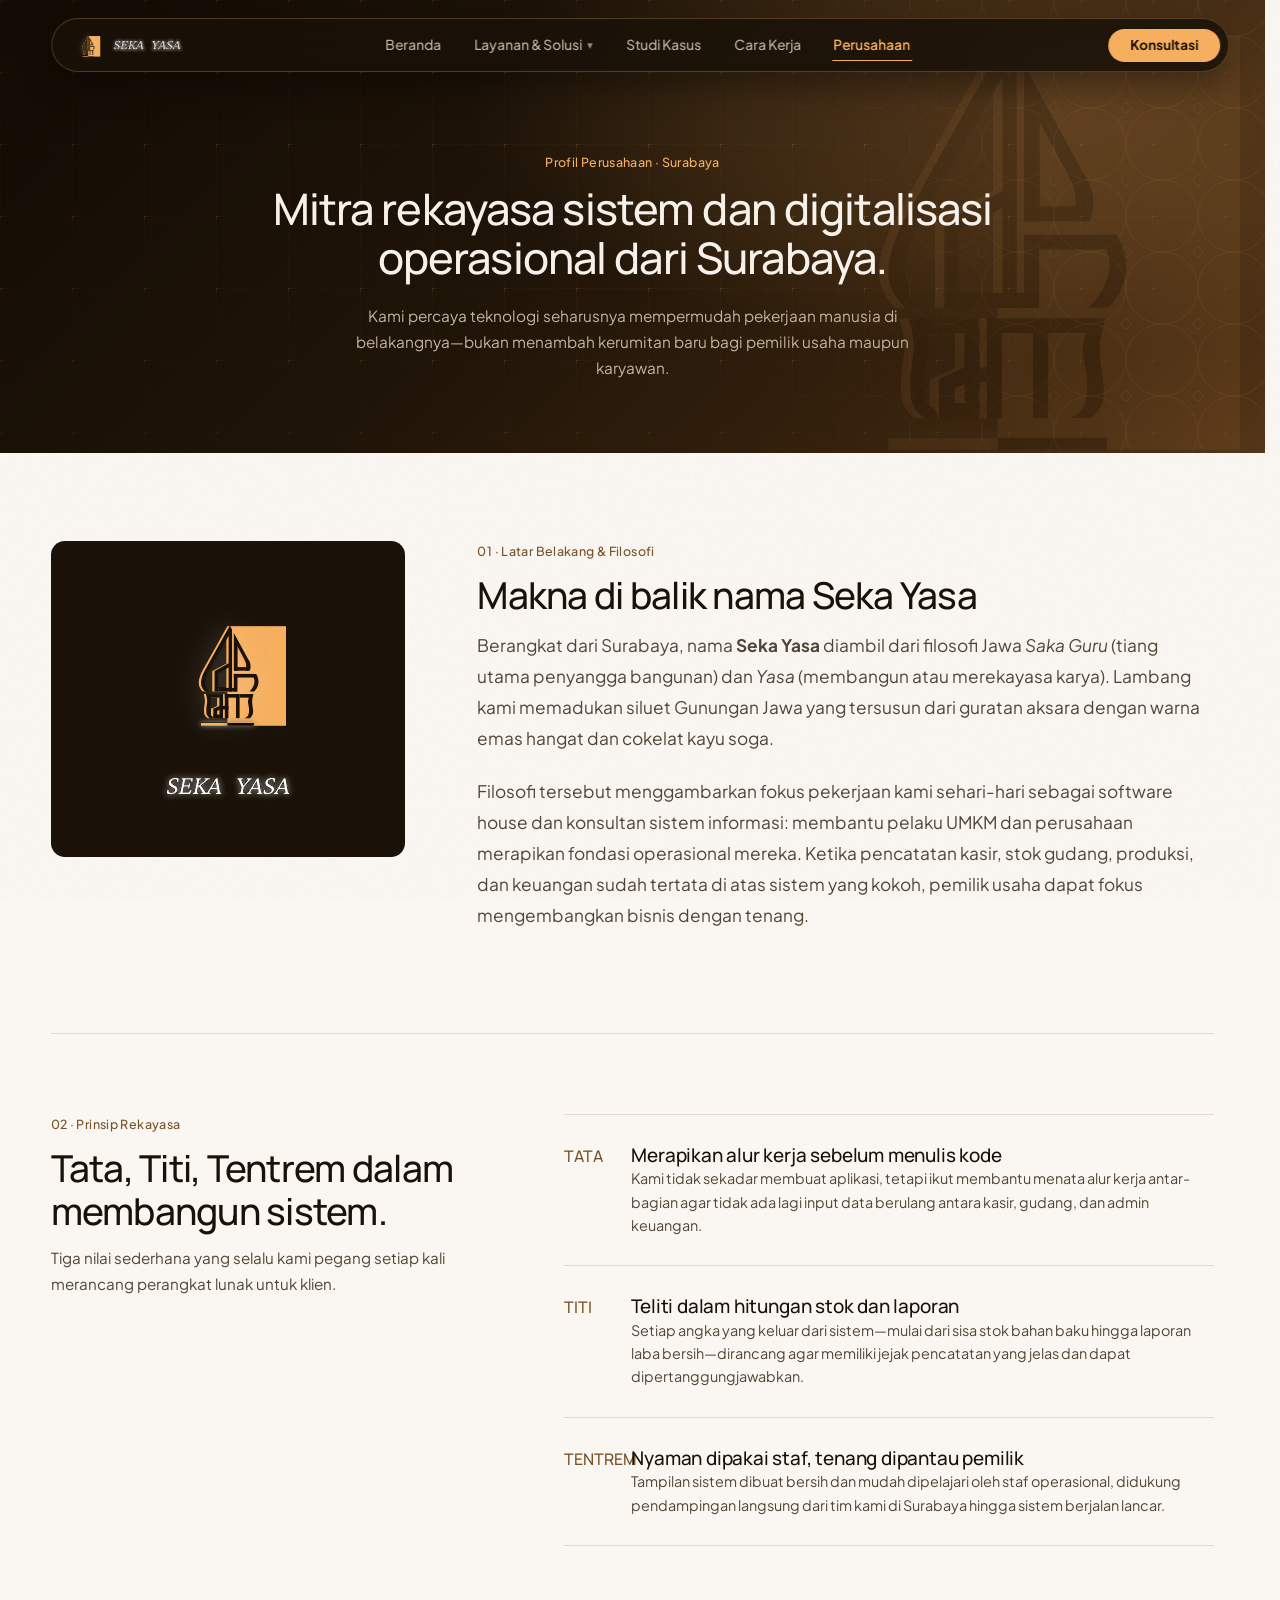
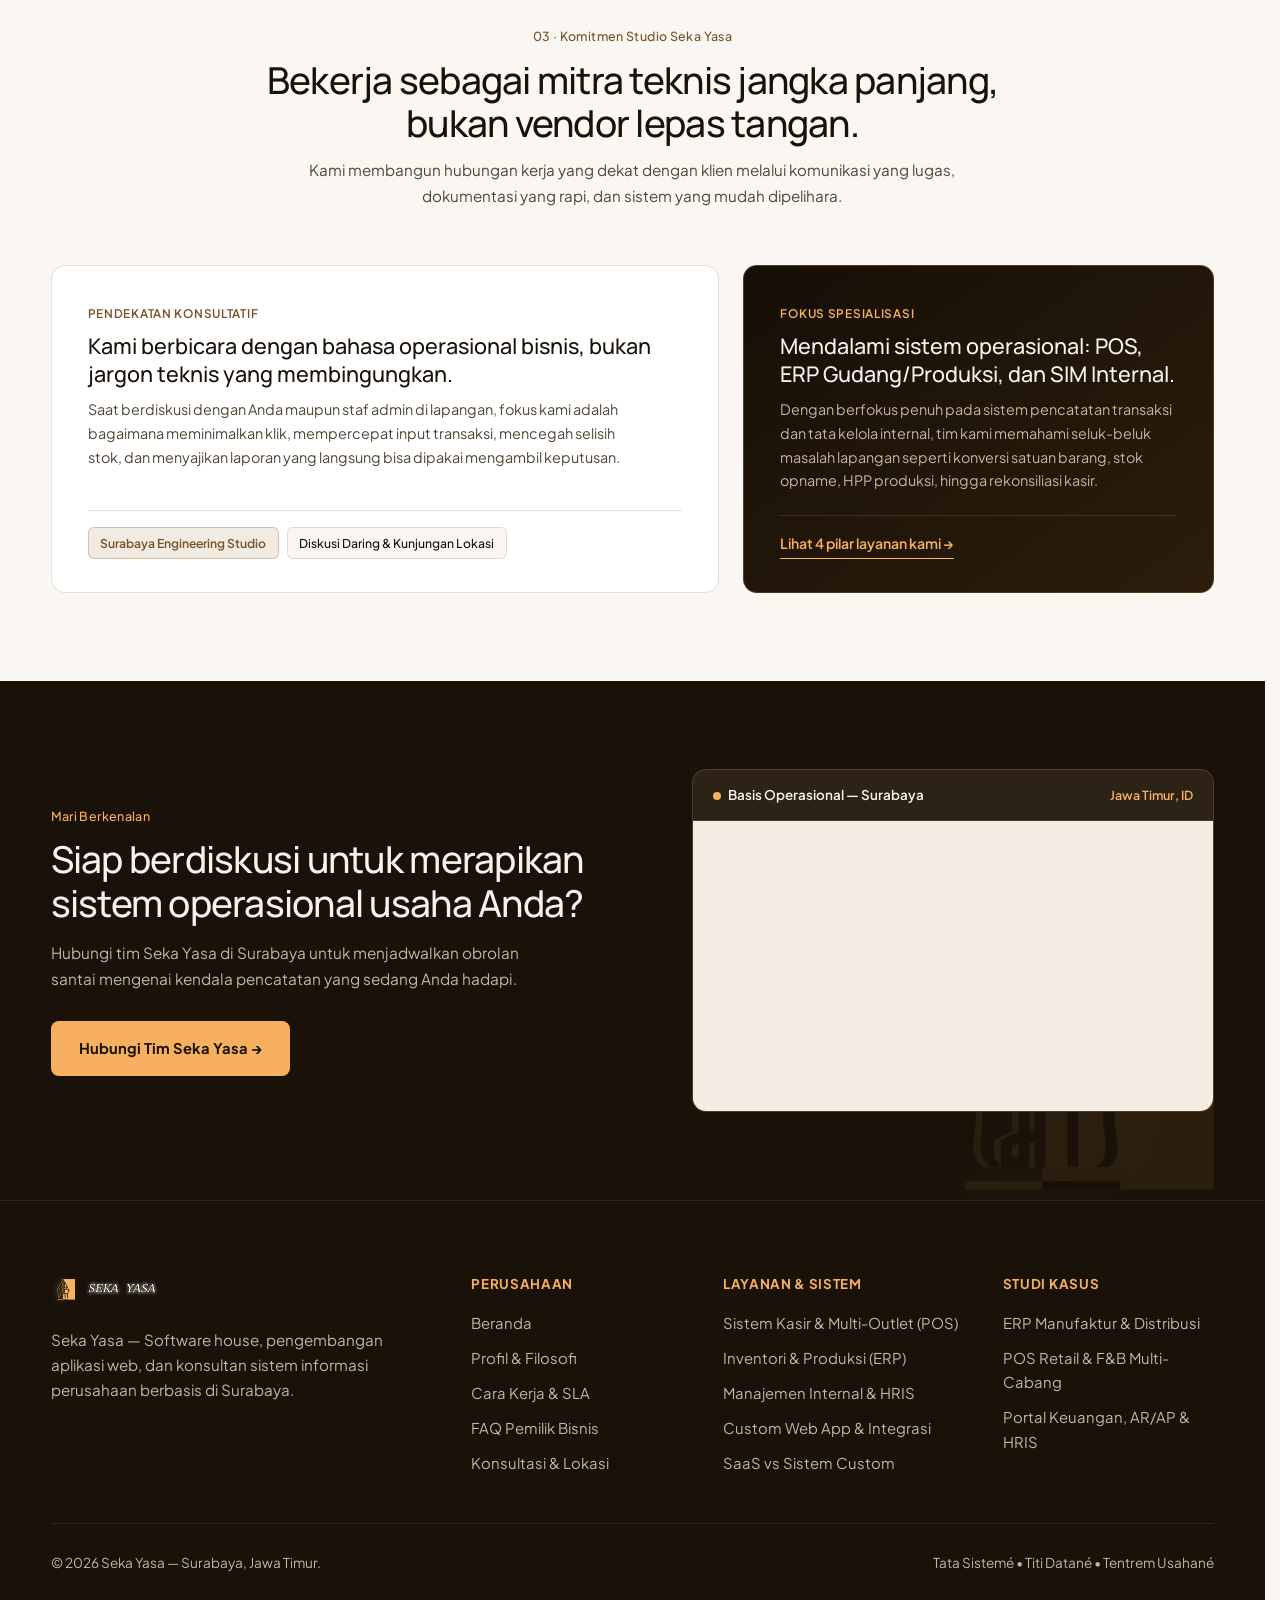
==== commit 310aee2c: "style: replace Bricolage Grotesque display font with Manrope across all pages" ====
--- a/about.html
+++ b/about.html
@@ -8,7 +8,7 @@
   <link rel="icon" type="image/svg+xml" href="assets/logo-mark.svg" />
   <link rel="preconnect" href="https://fonts.googleapis.com" />
   <link rel="preconnect" href="https://fonts.gstatic.com" crossorigin />
-  <link href="https://fonts.googleapis.com/css2?family=Bricolage+Grotesque:opsz,wght@12..96,400;12..96,500;12..96,600&family=Plus+Jakarta+Sans:wght@400;500;600&display=swap" rel="stylesheet" />
+  <link href="https://fonts.googleapis.com/css2?family=Manrope:wght@400;500;600&family=Plus+Jakarta+Sans:wght@400;500;600&display=swap" rel="stylesheet" />
   <link rel="stylesheet" href="styles.css" />
 </head>
 <body>
--- a/styles.css
+++ b/styles.css
@@ -31,7 +31,7 @@
   --line-light: rgba(119, 82, 41, 0.18);
   --line-dark: rgba(247, 176, 95, 0.18);
 
-  --font-display: 'Bricolage Grotesque', -apple-system, BlinkMacSystemFont, sans-serif;
+  --font-display: 'Manrope', -apple-system, BlinkMacSystemFont, sans-serif;
   --font-sans: 'Plus Jakarta Sans', -apple-system, BlinkMacSystemFont, 'Segoe UI', Roboto, sans-serif;
   --font-label: 'Plus Jakarta Sans', sans-serif;
 
@@ -1172,8 +1172,13 @@
 
 .centered-header {
   text-align: center;
-  max-width: 680px;
-  margin-bottom: 3.5rem;
+  max-width: 740px;
+  margin: 0 auto 3.5rem;
+}
+
+.centered-header .split-desc {
+  margin-left: auto;
+  margin-right: auto;
 }
 
 .split-title {
@@ -1891,12 +1896,18 @@
   color: var(--text-on-dark-muted);
 }
 
-.frame-dots {
+.hidden {
+  display: none !important;
+}
+
+.frame-dots,
+.hero-frame-dots {
   display: inline-flex;
   gap: 6px;
 }
 
-.frame-dots i {
+.frame-dots i,
+.hero-frame-dots span {
   width: 8px;
   height: 8px;
   border-radius: 50%;
@@ -1904,20 +1915,42 @@
   display: inline-block;
 }
 
-.frame-dots i:first-child {
+.frame-dots i:first-child,
+.hero-frame-dots span:first-child {
   background-color: var(--amber);
 }
 
-.frame-status-tag {
+.hero-frame-title {
+  color: var(--text-on-dark);
+  font-weight: 500;
+}
+
+.frame-status-tag,
+.hero-frame-meta {
   color: var(--amber);
   font-weight: 500;
 }
 
-/* Interactive Problem -> Solution Architecture Explorer on Homepage */
+.tab-dot {
+  width: 6px;
+  height: 6px;
+  border-radius: 50%;
+  background-color: currentColor;
+  opacity: 0.6;
+  display: inline-block;
+  margin-right: 0.45rem;
+}
+
+.hero-tab-btn {
+  display: inline-flex;
+  align-items: center;
+}
+
+/* Interactive Problem -> Solution Architecture Explorer (Opsi 1: Dark SVG Node-Flow) */
 .problem-solver-grid {
   display: grid;
-  grid-template-columns: 1.05fr 0.95fr;
-  gap: 3rem;
+  grid-template-columns: 0.94fr 1.06fr;
+  gap: 2.5rem;
   align-items: stretch;
   width: 100%;
   margin-top: 1rem;
@@ -1972,75 +2005,138 @@
 }
 
 .solution-arch-panel {
-  background-color: var(--white);
-  border: 1px solid var(--line-light);
+  background-color: #160F06;
+  background-image:
+    radial-gradient(circle at 86% 14%, rgba(247, 176, 95, 0.15), transparent 55%),
+    linear-gradient(to right, rgba(247, 176, 95, 0.045) 1px, transparent 1px),
+    linear-gradient(to bottom, rgba(247, 176, 95, 0.045) 1px, transparent 1px),
+    linear-gradient(155deg, #160F06 0%, #1F1408 55%, #2B1B0B 100%);
+  background-size: 100% 100%, 28px 28px, 28px 28px, 100% 100%;
+  border: 1px solid rgba(247, 176, 95, 0.26);
   border-radius: var(--radius-md);
   padding: 2rem 2.2rem;
+  color: var(--text-on-dark);
   display: flex;
   flex-direction: column;
   justify-content: space-between;
+  gap: 1.25rem;
+  box-shadow: 0 24px 50px rgba(26, 18, 8, 0.16);
 }
 
 .arch-panel-head {
-  padding-bottom: 1.15rem;
-  margin-bottom: 1.35rem;
-  border-bottom: 1px solid var(--line-light);
-}
-
-.arch-tag {
+  padding-bottom: 1rem;
+  border-bottom: 1px solid rgba(247, 176, 95, 0.16);
+  display: flex;
+  align-items: flex-start;
+  justify-content: space-between;
+  gap: 1rem;
+}
+
+.arch-tag,
+.arch-panel-tag {
   display: inline-block;
-  font-size: 0.74rem;
+  font-size: 0.72rem;
   font-weight: 600;
-  color: var(--soga);
-  background-color: var(--soga-tint);
-  padding: 0.22rem 0.65rem;
-  border-radius: 6px;
-  margin-bottom: 0.55rem;
-}
-
-.arch-panel-head h3 {
+  letter-spacing: 0.06em;
+  text-transform: uppercase;
+  color: var(--amber);
+  margin-bottom: 0.45rem;
+}
+
+.arch-panel-head h3,
+.arch-panel-title {
   font-family: var(--font-display);
-  font-size: 1.35rem;
-  font-weight: 500;
-  line-height: 1.28;
-}
-
-.arch-flow-chain {
-  display: grid;
-  gap: 0.75rem;
-  margin-bottom: 1.5rem;
-}
-
-.arch-flow-node {
-  padding: 0.9rem 1.1rem;
+  font-size: 1.25rem;
+  font-weight: 500;
+  line-height: 1.3;
+  color: var(--text-on-dark);
+}
+
+.arch-live-badge {
+  display: inline-flex;
+  align-items: center;
+  gap: 0.4rem;
+  font-size: 0.72rem;
+  font-weight: 600;
+  color: var(--amber);
+  background-color: rgba(247, 176, 95, 0.12);
+  border: 1px solid rgba(247, 176, 95, 0.3);
+  padding: 0.25rem 0.65rem;
+  border-radius: 999px;
+  white-space: nowrap;
+  flex-shrink: 0;
+}
+
+.arch-live-badge i,
+.arch-status-pill i {
+  width: 6px;
+  height: 6px;
+  border-radius: 50%;
+  background-color: var(--amber);
+  display: inline-block;
+  box-shadow: 0 0 8px var(--amber);
+}
+
+.arch-svg-stage {
+  width: 100%;
+  padding: 0.35rem 0;
+}
+
+.arch-nodeflow-svg {
+  width: 100%;
+  height: auto;
+  display: block;
+  font-family: var(--font-sans);
+}
+
+.arch-flow-line {
+  stroke-dasharray: 5 5;
+  animation: archFlowDash 1.2s linear infinite;
+}
+
+.arch-pulse-ring {
+  transform-box: fill-box;
+  transform-origin: center;
+  animation: archPulseRing 2s ease-in-out infinite;
+}
+
+@keyframes archFlowDash {
+  from { stroke-dashoffset: 20; }
+  to { stroke-dashoffset: 0; }
+}
+
+@keyframes archPulseRing {
+  0%, 100% { opacity: 0.45; transform: scale(0.9); }
+  50% { opacity: 1; transform: scale(1.22); }
+}
+
+.arch-summary-strip {
+  font-size: 0.86rem;
+  color: var(--text-on-dark-muted);
+  line-height: 1.6;
+  padding: 0.85rem 1.05rem;
   border-radius: var(--radius-sm);
-  background-color: var(--cream);
-  border: 1px solid var(--line-light);
-  display: grid;
-  grid-template-columns: 110px 1fr;
-  gap: 0.85rem;
-  align-items: baseline;
-  font-size: 0.88rem;
-}
-
-.arch-node-role {
-  font-size: 0.74rem;
-  font-weight: 600;
-  color: var(--soga);
-  text-transform: uppercase;
-  letter-spacing: 0.03em;
-}
-
-.arch-panel-foot {
-  padding-top: 1.15rem;
-  border-top: 1px solid var(--line-light);
+  background-color: rgba(255, 255, 255, 0.04);
+  border: 1px solid rgba(247, 176, 95, 0.14);
+}
+
+.arch-panel-foot,
+.arch-panel-footer {
+  padding-top: 1rem;
+  border-top: 1px solid rgba(247, 176, 95, 0.16);
   display: flex;
   align-items: center;
   justify-content: space-between;
   gap: 1rem;
   flex-wrap: wrap;
-  font-size: 0.84rem;
-  color: var(--text-secondary);
+  font-size: 0.8rem;
+  color: var(--text-on-dark-muted);
+}
+
+.arch-status-pill {
+  display: inline-flex;
+  align-items: center;
+  gap: 0.5rem;
 }
 
 /* Asymmetric 12-Column Bento Engineering Grid */
@@ -2055,7 +2151,8 @@
   margin-top: 2.75rem;
 }
 
-.bento-cell {
+.bento-cell,
+.bento-card {
   background-color: var(--white);
   border: 1px solid var(--line-light);
   border-radius: var(--radius-md);
@@ -2063,10 +2160,12 @@
   display: flex;
   flex-direction: column;
   justify-content: space-between;
+  gap: 1.35rem;
   transition: transform 0.2s ease, border-color 0.2s ease;
 }
 
-.bento-cell:hover {
+.bento-cell:hover,
+.bento-card:hover {
   transform: translateY(-2px);
   border-color: var(--soga);
 }
@@ -2074,13 +2173,29 @@
 .bento-span-7 { grid-column: span 7; }
 .bento-span-5 { grid-column: span 5; }
 
-.bento-cell-dark {
+.bento-cell-dark,
+.bento-dark {
   background: linear-gradient(145deg, #160F06 0%, #2C1D0D 100%);
   color: var(--text-on-dark);
   border-color: rgba(247, 176, 95, 0.24);
 }
 
-.bento-cell h3 {
+.bento-eyebrow {
+  display: inline-block;
+  font-size: 0.74rem;
+  font-weight: 600;
+  text-transform: uppercase;
+  letter-spacing: 0.06em;
+  color: var(--soga);
+  margin-bottom: 0.55rem;
+}
+
+.bento-dark .bento-eyebrow {
+  color: var(--amber);
+}
+
+.bento-cell h3,
+.bento-card h3 {
   font-family: var(--font-display);
   font-size: 1.35rem;
   font-weight: 500;
@@ -2088,15 +2203,62 @@
   margin-bottom: 0.65rem;
 }
 
-.bento-cell p {
+.bento-dark h3 {
+  color: var(--text-on-dark);
+}
+
+.bento-cell p,
+.bento-card p {
   font-size: 0.9rem;
   color: var(--text-secondary);
   line-height: 1.65;
-  max-width: 540px;
-}
-
-.bento-cell-dark p {
+  max-width: 560px;
+}
+
+.bento-cell-dark p,
+.bento-dark p {
   color: var(--text-on-dark-muted);
+}
+
+.bento-visual-strip {
+  display: flex;
+  flex-wrap: wrap;
+  gap: 0.5rem;
+  padding-top: 1rem;
+  border-top: 1px solid var(--line-light);
+}
+
+.bento-dark .bento-visual-strip {
+  border-top-color: rgba(247, 176, 95, 0.16);
+}
+
+.bento-chip {
+  font-size: 0.76rem;
+  font-weight: 500;
+  padding: 0.3rem 0.72rem;
+  border-radius: 6px;
+  background-color: var(--cream);
+  border: 1px solid var(--line-light);
+  color: var(--text-primary);
+}
+
+.bento-chip.amber-chip {
+  background-color: var(--soga-tint);
+  border-color: rgba(119, 82, 41, 0.28);
+  color: var(--soga);
+  font-weight: 600;
+}
+
+.bento-dark .bento-chip {
+  background-color: rgba(255, 255, 255, 0.05);
+  border-color: rgba(247, 176, 95, 0.2);
+  color: var(--text-on-dark);
+}
+
+.bento-dark .bento-chip.amber-chip {
+  background-color: rgba(247, 176, 95, 0.16);
+  border-color: rgba(247, 176, 95, 0.4);
+  color: var(--amber);
 }
 
 .bento-mini-diagram {
@@ -2137,10 +2299,21 @@
   justify-content: space-between;
 }
 
+.service-pillar-meta {
+  display: flex;
+  align-items: center;
+  justify-content: space-between;
+  gap: 0.75rem;
+  flex-wrap: wrap;
+  margin-bottom: 0.9rem;
+}
+
+.service-pillar-card h2,
 .service-pillar-card h3 {
   font-family: var(--font-display);
   font-size: 1.48rem;
   font-weight: 500;
+  line-height: 1.24;
   margin-bottom: 0.65rem;
 }
 
@@ -2177,7 +2350,8 @@
   margin-bottom: 2.25rem;
 }
 
-.industry-tab-btn {
+.industry-tab-btn,
+.case-filter-btn {
   padding: 0.65rem 1.35rem;
   border-radius: 999px;
   background-color: var(--white);
@@ -2189,12 +2363,14 @@
   transition: all 0.18s ease;
 }
 
-.industry-tab-btn:hover {
+.industry-tab-btn:hover,
+.case-filter-btn:hover {
   border-color: var(--soga);
   color: var(--text-primary);
 }
 
-.industry-tab-btn.active {
+.industry-tab-btn.active,
+.case-filter-btn.active {
   background-color: var(--espresso);
   color: var(--amber);
   border-color: var(--espresso);
@@ -2208,7 +2384,21 @@
   display: grid;
   grid-template-columns: 1.1fr 0.9fr;
   gap: 3rem;
-  align-items: center;
+  align-items: start;
+}
+
+.industry-detail-box h3 {
+  font-family: var(--font-display);
+  font-size: 1.55rem;
+  font-weight: 500;
+  line-height: 1.24;
+  margin-bottom: 0.75rem;
+}
+
+.industry-detail-box p {
+  font-size: 0.92rem;
+  color: var(--text-secondary);
+  line-height: 1.65;
 }
 
 /* Comparison Table (Manual vs SaaS vs Custom Seka Yasa) */
@@ -2284,13 +2474,22 @@
   border-color: rgba(119, 82, 41, 0.32);
 }
 
-.ba-box strong {
+.ba-box strong,
+.ba-label {
   display: block;
   font-size: 0.74rem;
+  font-weight: 600;
   text-transform: uppercase;
   letter-spacing: 0.04em;
   color: var(--soga);
-  margin-bottom: 0.3rem;
+  margin-bottom: 0.35rem;
+}
+
+.ba-box p {
+  font-size: 0.85rem;
+  color: var(--text-primary);
+  line-height: 1.55;
+  margin: 0;
 }
 
 /* Process Page: 5-Stage Lifecycle & Accordion FAQ */
@@ -2305,9 +2504,44 @@
   border-radius: var(--radius-md);
   padding: 2rem 2.25rem;
   display: grid;
-  grid-template-columns: 90px 1.1fr 0.9fr;
+  grid-template-columns: 185px 1.1fr 0.85fr;
   gap: 2rem;
   align-items: start;
+}
+
+.lifecycle-num-box {
+  display: flex;
+  flex-direction: column;
+  gap: 0.25rem;
+}
+
+.lifecycle-step-tag {
+  font-size: 0.74rem;
+  font-weight: 600;
+  text-transform: uppercase;
+  letter-spacing: 0.06em;
+  color: var(--soga);
+}
+
+.lifecycle-step-title {
+  font-family: var(--font-display);
+  font-size: 1.15rem;
+  font-weight: 500;
+  color: var(--text-primary);
+}
+
+.lifecycle-body h3 {
+  font-family: var(--font-display);
+  font-size: 1.24rem;
+  font-weight: 500;
+  line-height: 1.28;
+  margin-bottom: 0.5rem;
+}
+
+.lifecycle-body p {
+  font-size: 0.9rem;
+  color: var(--text-secondary);
+  line-height: 1.65;
 }
 
 .lifecycle-num {
@@ -2325,13 +2559,22 @@
   font-size: 0.84rem;
 }
 
-.lifecycle-deliverable strong {
+.lifecycle-deliverable span {
   display: block;
-  font-size: 0.74rem;
+  font-size: 0.72rem;
+  font-weight: 600;
   text-transform: uppercase;
   letter-spacing: 0.04em;
   color: var(--soga);
   margin-bottom: 0.35rem;
+}
+
+.lifecycle-deliverable strong {
+  display: block;
+  font-size: 0.86rem;
+  font-weight: 600;
+  color: var(--text-primary);
+  line-height: 1.45;
 }
 
 /* FAQ Accordion */
